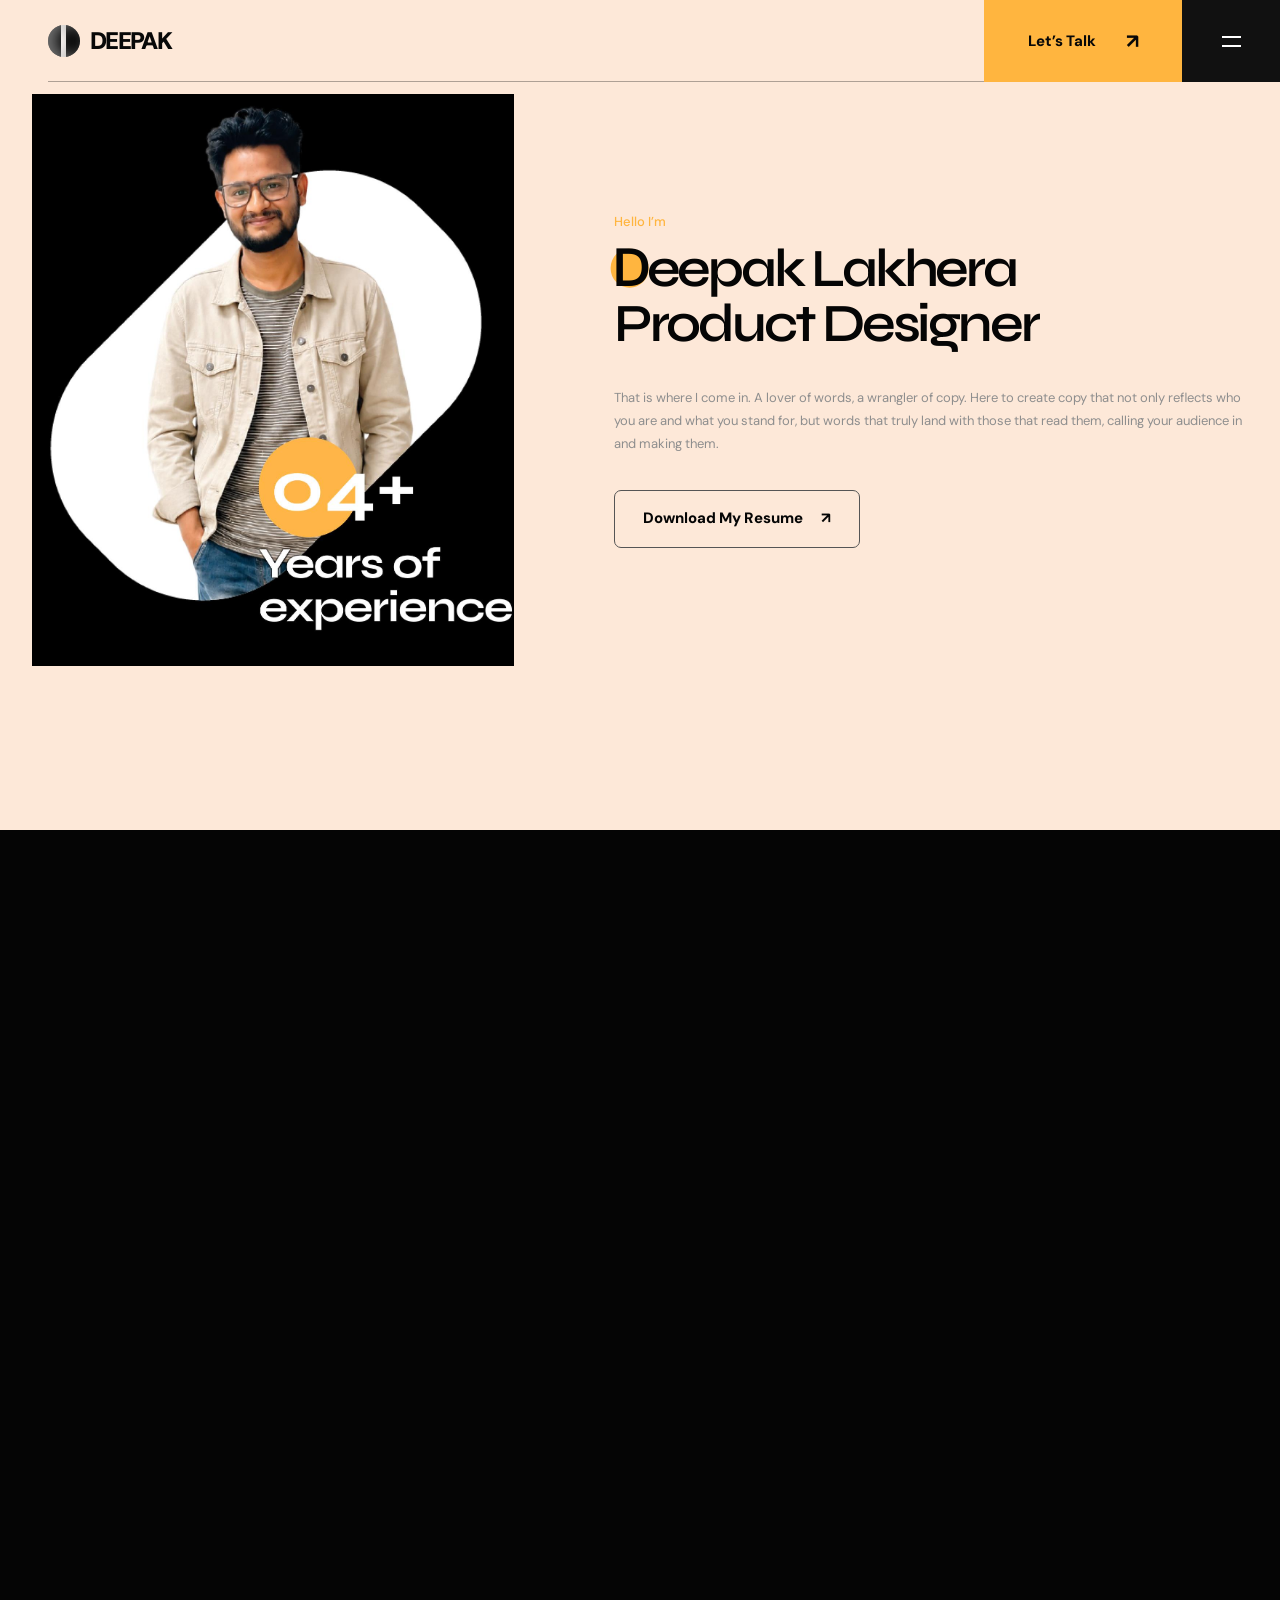
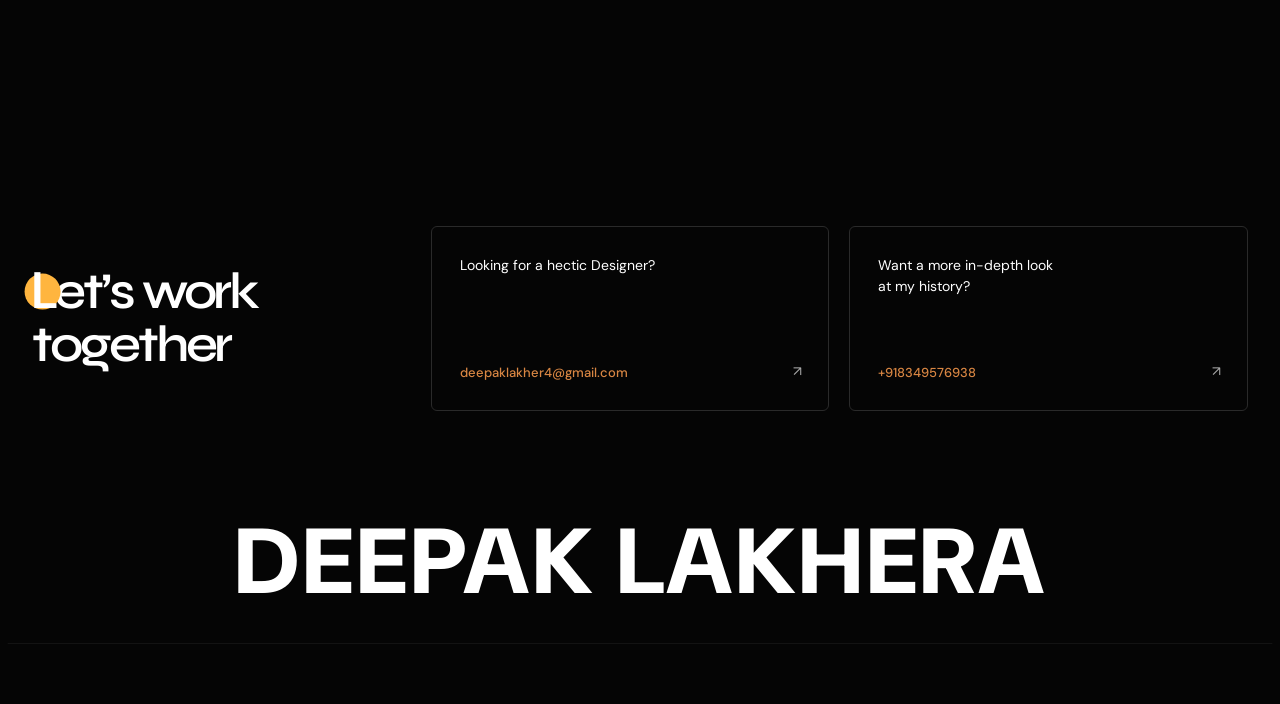
==== about.html @ e3625e63 "Update about.html" ====
<!doctype html>
<html lang="en">
<head>
  <meta charset="UTF-8">
  <meta name="viewport" content="width=device-width, initial-scale=1.0">
  <meta name="description" content="Deepak Lakhera — Product Designer portfolio">
  <title>My Projects</title>
  <link rel="preconnect" href="https://fonts.googleapis.com">
  <link rel="preconnect" href="https://fonts.gstatic.com" crossorigin>
  <link href="https://fonts.googleapis.com/css2?family=Syne:wght@500;600;700;800&display=swap" rel="stylesheet">
  <link href="https://fonts.googleapis.com/css2?family=Poppins:wght@400;500;600;700;800&display=swap" rel="stylesheet">
   <link href="https://assets.calendly.com/assets/external/widget.css" rel="stylesheet">
    <link href="https://cdn.jsdelivr.net/npm/bootstrap@5.3.3/dist/css/bootstrap.min.css" rel="stylesheet">

  <link rel="stylesheet" href="style.css">
</head>
<body>
  <header class="site-header" id="top">
    <a class="brand" href="#top" aria-label="Deepak home">
      <span class="brand-mark"></span>
      <span>DEEPAK</span>
    </a>
    <nav class="desktop-nav" aria-label="Primary navigation">
      <a href="#contact">Let’s Talk <span>↗</span></a>
      <button class="menu-button menu-toggle" type="button" aria-label="Open menu" aria-expanded="false" data-menu-open>
        <span></span><span></span>
      </button>
    </nav>
    <button class="mobile-menu-button menu-toggle" type="button" aria-label="Open menu" aria-expanded="false" data-menu-open>
      <span></span><span></span>
    </button>
    <nav class="mobile-nav" aria-label="Main navigation" aria-hidden="true" data-menu>
      <div class="drawer-head">
        <a class="brand drawer-brand" href="#top" aria-label="Deepak home">
          <span class="brand-mark"></span>
          <span>DEEPAK</span>
        </a>
        <button class="drawer-close" type="button" aria-label="Close menu" data-menu-close>×</button>
      </div>

      <div class="drawer-links">
        <a href="#top">Home <span>↗</span></a>
        <a href="#about">About <span>↗</span></a>
        <a href="#work">Project <span>↗</span></a>
        <a href="#contact">Contact <span>↗</span></a>
      </div>

      <div class="drawer-social">
        <a href="#" aria-label="Behance">Bē</a>
        <a href="#" aria-label="LinkedIn">in</a>
        <a href="#" aria-label="Dribbble">◌</a>
        <a href="#" aria-label="GitHub">GH</a>
      </div>
    </nav>
  </header>

  <main>

  <section class="about section-light" id="about">
      <div class="section-shell">
        <div class="about-row">
          <div class="about-visual reveal visible">
            <img src="assets/about-visual.jpg" alt="Deepak Lakhera, 4+ years of experience">
          </div>
          <div class="about-copy reveal visible">
            <p class="eyebrow">Hello I’m</p>
            <h2><span class="accent-dot">D</span>eepak Lakhera<br>Product Designer</h2>
            <p>That is where I come in. A lover of words, a wrangler of copy. Here to create copy that not only reflects who you are and what you stand for, but words that truly land with those that read them, calling your audience in and making them.</p>
         <a class="button button-outline-light" href="assets/Deepaklakhera.pdf" download>
    Download My Resume <span>↗</span>
</a>
          </div>
        </div>
      </div>
    </section>

    <section class="about section-dark" id="about">
      <div class="section-shell">
        <div class="about-row">
          <div class="meeting-card reveal">
            <!-- Calendly inline widget begin -->
              <div class="calendly-inline-widget" data-url="https://calendly.com/deepaklakher4/30min" style="width:100%;height:650px; margin-top:16px"></div>
              <script type="text/javascript" src="https://assets.calendly.com/assets/external/widget.js" async></script>
          <!-- Calendly inline widget end -->
            
        </div>
       </div>
      </div>
    </section>

    
 <section class="contact section-dark" id="contact">
      <div class="section-shell">
        <div class="contact-grid">
          <h2><span class="accent-dot">L</span>et’s work<br>together</h2>
          <a class="contact-card" href="mailto:deepaklakher4@gmail.com">
            <span>Looking for a hectic Designer?</span>
            <strong>deepaklakher4@gmail.com</strong>
            <i>↗</i>
          </a>
          <a class="contact-card" href="tel:+918349576938">
            <span>Want a more in-depth look<br>at my history?</span>
            <strong>+918349576938</strong>
            <i>↗</i>
          </a>
        </div>
        <a class="footer-name" href="#top">DEEPAK LAKHERA</a>
      </div>
    </section>
  </main>

  <script src="script.js"></script>

</body>
</html>
---- style.css ----
@import url('https://fonts.googleapis.com/css2?family=DM+Sans:ital,opsz,wght@0,9..40,100..1000;1,9..40,100..1000&family=Syne:wght@400..800&display=swap');
@import url('https://fonts.googleapis.com/css2?family=Syne:wght@400..800&display=swap');
:root {
  --black: #050505;
  --card: #151515;
  --peach: #fde8d8;
  --orange: #ffb53f;
  --muted: #a6a6a6;
  --line: #2a2a2a;
  --white: #fff;
  --shell: 1240px;
}
h1,h2{
    font-family: "Syne", sans-serif !important;
}
p,span,h3,h4,h5,h6,div{
 font-family: "DM Sans", sans-serif !important;
}
* {
  box-sizing: border-box;
}
html,
body {
  overflow-x: hidden;
}
html {
  scroll-behavior: smooth;
}

body {
  margin: 0;
  color: var(--white);
  background: var(--black);
  -webkit-font-smoothing: antialiased;
}

body.menu-open,
body.gallery-open {
  overflow: hidden;
}

a {
  color: inherit;
  text-decoration: none;
   font-family: "DM Sans", sans-serif;
}

img {
  display: block;
  max-width: 100%;
}

button {
  color: inherit;
  font: inherit;
   font-family: "DM Sans", sans-serif;
}

.section-light {
  color: var(--black);
  background: var(--peach);
}

.section-dark {
  color: var(--white);
  background: var(--black);
}

.recent-work-section {
  min-height: 100vh;
  padding: 112px 0 94px;
  color: var(--black);
  background: var(--peach);
}

.recent-work-shell {
  width: min(calc(100% - 72px), 1548px);
  margin-inline: auto;
}

.recent-work-heading {
  text-align: center;
}

.recent-work-heading p {
  margin: 0 0 24px;
  font-size: clamp(18px, 1.5vw, 28px);
  font-weight: 500;
}

.recent-work-heading h1 {
  position: relative;
  z-index: 0;
  margin: 0;
  font-size: clamp(52px, 5.8vw, 104px);
  line-height: .9;
  font-weight: 700;
  letter-spacing: -.07em;
}

.recent-work-heading h1 span {
  position: relative;
  display: inline-grid;
  width: .9em;
  height: .9em;
  margin-inline: -.05em;
  place-items: center;
}

.recent-work-heading h1 span::before {
  position: absolute;
  z-index: -1;
  width: .95em;
  height: .95em;
  content: "";
  border-radius: 50%;
  background: var(--orange);
}

.section-shell {
  width: min(calc(100% - 64px), var(--shell));
  margin-inline: auto;
}

.site-header {
  position: absolute;
  z-index: 50;
  top: 0;
  left: 50%;
  display: flex;
  width: min(calc(100% - 96px), 1810px);
  height: 82px;
  align-items: center;
  justify-content: space-between;
  color: #080808;
  border-bottom: 1px solid rgba(8, 8, 8, .32);
  font-family: "Syne", "Montserrat", Arial, sans-serif;
  transform: translateX(-50%);
}

.brand {
  display: inline-flex;
  align-items: center;
  gap: 10px;
  font-size: 24px;
  font-weight: 900;
  letter-spacing: -.07em;
}

.brand-mark {
  display: inline-block;
  width: 32px;
  height: 32px;
  flex: 0 0 auto;
  border-radius: 50%;
  background:
    linear-gradient(90deg, #080808 0 42%, rgba(255, 255, 255, .8) 42% 56%, #111 56% 100%);
  box-shadow: inset 8px 0 14px rgba(255, 255, 255, .42), inset -9px 0 16px rgba(0, 0, 0, .32);
}

.desktop-nav {
  position: absolute;
  right: -48px;
  top: 0;
  display: flex;
  align-items: center;
  height: 82px;
}

.desktop-nav > a {
  display: inline-flex;
  min-width: 198px;
  height: 82px;
  padding: 0 28px;
  align-items: center;
  justify-content: center;
  gap: 15px;
  background: var(--orange);
  font-size: 0;
  font-weight: 800;
}

.desktop-nav > a::before {
  content: "Let’s Talk";
  font-size: 15px;
}

.desktop-nav > a span {
  font-size: 0;
}

.desktop-nav > a span::before {
  content: "↗";
  font-size: 20px;
}

.menu-button,
.mobile-menu-button {
  display: grid;
  width: 98px;
  height: 82px;
  cursor: pointer;
  border: 0;
  background: #111;
  place-content: center;
  gap: 7px;
}
.mobile-nav:not(.open) {
  width: 0;
  padding-right: 0;
  padding-left: 0;
  overflow: hidden;
}
.menu-button span,
.mobile-menu-button span {
  display: block;
  width: 19px;
  height: 2px;
  background: #fff;
  transition: transform .25s ease, opacity .25s ease;
}

.mobile-menu-button {
  display: none;
}

.mobile-nav {
  position: fixed;
  z-index: 80;
  top: 0;
  right: 0;
  bottom: 0;
  display: flex;
  width: min(460px, 100%);
  max-width: 100%;
  transform: translate3d(100%, 0, 0);
  visibility: hidden;
  opacity: 0;
  color: #fff;
  background: #050505;
  flex-direction: column;
  transition: transform .36s ease, opacity .25s ease, visibility .25s ease;
}

.mobile-nav.open {
  visibility: visible;
  opacity: 1;
  transform: translate3d(0, 0, 0);
}

.drawer-head {
    display: flex;
    min-height: 82px;
    margin: 0 -40px 0px;
    padding-left: 40px;
    align-items: center;
    justify-content: space-between;
    border-bottom: 1px solid #242424;
    background-color: #000000;
}

.drawer-brand {
  color: #fff;
}

.drawer-close {
  display: grid;
  width: 100px;
  height: 82px;
  cursor: pointer;
  color: #fff;
  border: 0;
  background: var(--orange);
  place-items: center;
  font-size: 36px;
  line-height: 1;
}
.drawer-links {
    display: grid;
    gap: 0;
    background-color: #000000;
    padding: 0px 42px 0px 40px;
    position: relative;
    left: -40px;
    width: auto;
    min-width: 550px;
}

.drawer-links a {
  display: flex;
  padding: 18px 0;
  align-items: center;
  justify-content: space-between;
  border-bottom: 1px solid #252525;
  font-size: 22px;
  font-weight: 800;
  letter-spacing: -.04em;
}

.drawer-links span {
  font-size: 22px;
}

.drawer-social {
    display: flex;
    margin-top: auto;
    gap: 18px;
    background-color: #000000;
    padding: 20px 40px 20px 40px;
    position: relative;
    left: -40px;
     width: auto;
    min-width: 550px;
}

.drawer-social a {
  font-size: 20px;
  font-weight: 800;
}

.hero {
  position: relative;
  display: grid;
  min-height: 842px;
  overflow: hidden;
  padding-top: 82px;
  color: #080808;
  grid-template-columns: minmax(0, 1fr) minmax(540px, 1fr);
  align-items: center;
  font-family: "Syne", "Montserrat", Arial, sans-serif;
}

.hero::before {
  position: absolute;
  top: 0;
  right: 0;
  width: 54vw;
  height: 100%;
  content: "";
  /* background: var(--orange);
  clip-path: polygon(30% 0, 100% 0, 100% 100%, 0 100%, 0 48%); */
}

.hero-copy {
  position: relative;
  z-index: 2;
  width: min(650px, calc(100% - 64px));
  margin-left: max(48px, calc((100vw - 1810px) / 2 + 255px));
  padding-top: 42px;
}

.eyebrow {
  margin: 0 0 9px;
  color: var(--orange);
  font-size: 13px;
  font-weight: 500;
}

.eyebrow.dark {
  color: #111;
}

.hero-copy > .eyebrow.dark:not(.hero-eyebrow) {
  display: none;
}

.hero .eyebrow {
  color: #080808;
  font-size: 32px;
  font-weight: 800;
  letter-spacing: -.04em;
}

.hero-eyebrow {
  display: flex;
  margin-bottom: 13px;
  align-items: center;
  gap: 24px;
}

.eyebrow-line {
  display: inline-block;
  width: 65px;
  height: 2px;
  background: rgba(8, 8, 8, .52);
}
.hero h1 {
    margin: 0;
    font-size: clamp(76px, 7.45vw, 115px);
    font-weight: 700;
    letter-spacing: -0.01em;
    line-height: 1em;
    font-family: "Syne", sans-serif !important;
}

.accent-dot {
  position: relative;
  z-index: 1;
  display: inline-block;
}

.accent-dot::before {
  position: absolute;
  z-index: -1;
  top: 50%;
  left: 48%;
  width: .72em;
  height: .72em;
  content: "";
  border-radius: 50%;
  background: var(--orange);
  transform: translate(-50%, -50%);
}

.role {
  margin: 27px 0 30px;
  color: #3b342f;
  font-size: 26px;
  font-weight: 800;
  letter-spacing: -.04em;
}

.actions,
.center-actions {
  display: flex;
  align-items: center;
  gap: 14px;
}

.hero .actions .button:not(.hero-action) {
  display: none;
}

.button {
  display: inline-flex;
  min-height: 58px;
  padding: 0 28px;
  border-radius: 7px;
  align-items: center;
  justify-content: center;
  gap: 18px;
  font-size: 15px;
  font-weight: 800;
  transition: transform .2s ease, background .2s ease, color .2s ease;
}

.button:hover {
  transform: translateY(-2px);
}

.button-dark {
  color: #fff;
  background: #080808;
}

.button-outline-dark {
  border: 1px solid rgba(0, 0, 0, .45);
}

.button-outline-light {
  border: 1px solid #555;
}

.button-accent {
  color: #070707;
  border: 1px solid var(--orange);
  background: var(--orange);
}

.hero-stats {
  display: flex;
  margin-top: 90px;
  align-items: center;
  gap: 17px;
}

.hero-stats strong {
  margin-right: 0;
  font-size: 39px;
  font-weight: 900;
  letter-spacing: -.04em;
}

.hero-stats > span {
  color: #514842;
  font-size: 17px;
  font-weight: 500;
}

.hero-stats i {
  width: 1px;
  height: 16px;
  margin-inline: 18px 8px;
  background: rgba(8, 8, 8, .36);
}

.hero-stats a {
  color: #121212;
  font-size: 20px;
  font-weight: 900;
}

.hero-stats a:first-of-type {
  font-size: 0;
}

.hero-stats a:first-of-type::before {
  content: "Bē";
  font-size: 20px;
}

.hero-art {
  position: absolute;
  z-index: 1;
  top: 0px;
  right: 0;
  width: min(55vw, 940px);
  height: calc(100% - 82px);
  overflow: hidden;
  pointer-events: none;
}

.hero-art img {
  width: 100%;
  height: 100%;
  object-fit: contain;
  object-position: right bottom;
}


.services {
  padding: 125px 0 90px;
}

.services h2,
.about h2,
.recent h2,
.work h2,
.contact h2 {
  margin: 0;
  font-size: clamp(40px, 4.2vw, 67px);
  font-weight: 600;
  letter-spacing: -.06em;
  line-height: 1.03;
}

.services-layout {
  display: grid;
  margin-top: 45px;
  grid-template-columns: 1.58fr .95fr;
  gap: 14px;
}

.service-grid {
  display: grid;
  grid-template-columns: repeat(3, 1fr);
  gap: 14px;
}

.service-card {
  position: relative;
  min-height: 178px;
  padding: 24px;
  border: 1px solid #292929;
  border-radius: 5px;
  background: var(--card);
}

.service-icon {
  display: grid;
  width: 32px;
  height: 32px;
  color: #111;
  border-radius: 50%;
  background: #fff;
  place-items: center;
  font-size: 16px;
}

.service-card h3 {
  margin: 35px 0 0;
  font-size: 15px;
  font-weight: 500;
  line-height: 1.3;
}

.corner-arrow {
  position: absolute;
  right: 20px;
  bottom: 19px;
  color: #888;
}

.hello-card {
  display: flex;
  min-height: 370px;
  padding: 38px 35px 31px;
  color: #0d0d0d;
  border-radius: 5px;
  background: #fff;
  flex-direction: column;
  justify-content: space-between;
}

.hello-card .big-arrow {
  align-self: flex-end;
  color: var(--orange);
  font-size: 78px;
  font-weight: 200;
  line-height: 1;
}

.hello-card small {
  display: block;
  margin-bottom: 9px;
  color: var(--orange);
  font-size: 10px;
}

.hello-card strong {
  font-size: 15px;
  font-weight: 600;
}

.about {
  padding: 75px 0 145px;
}

.about-row {
  display: grid;
  min-height: 610px;
  grid-template-columns: .95fr 1.25fr;
  align-items: center;
  gap: 100px;
}

.about-visual img {
  width: 100%;
}

.about-copy p:not(.eyebrow) {
  max-width: 670px;
  margin: 34px 0 34px;
  color: #8e8e8e;
  font-size: 13px;
  line-height: 1.8;
}

.resume-row {
  display: grid;
  margin-top: 115px;
  grid-template-columns: .95fr 1.25fr;
  align-items: center;
  gap: 100px;
}

.meeting-card img {
  width: 100%;
  margin-top: 24px;
  border-radius: 4px;
}

.bio h3 {
  margin: 0 0 40px;
  font-size: 31px;
  font-weight: 500;
}

.bio > p {
  max-width: 650px;
  margin-bottom: 40px;
  color: #7e7e7e;
  font-size: 13px;
  line-height: 1.7;
}

.bio dl {
  margin: 0;
}

.bio dl > div {
  display: grid;
  padding: 7px 0;
  grid-template-columns: 150px 1fr;
}

.bio dt {
  color: #9b9b9b;
  font-size: 13px;
}

.bio dd {
  margin: 0;
  font-size: 18px;
  font-weight: 600;
}

.recent {
  padding: 120px 0 100px;
}

.center-heading {
  text-align: center;
}

.center-heading .eyebrow {
  margin-bottom: 12px;
}

.recent-slider {
  --slider-gap: 38px;
  position: relative;
  display: grid;
  margin-top: 65px;
  grid-template-columns: 52px minmax(0, 1fr) 52px;
  align-items: center;
  gap: 18px;
}

.recent-work-section .recent-slider {
  --slider-gap: 52px;
  margin-top: 112px;
  grid-template-columns: 56px minmax(0, 1fr) 56px;
  gap: 22px;
}

.recent-viewport {
  overflow: hidden;
  padding: 2px;
}

.recent-track {
  display: flex;
  gap: var(--slider-gap);
  transition: transform .45s cubic-bezier(.22, 1, .36, 1);
  will-change: transform;
}

.recent-slide {
  flex: 0 0 calc((100% - var(--slider-gap)) / 2);
}

.recent-card {
  position: relative;
  display: block;
  width: 100%;
  overflow: hidden;
  padding: 0;
  cursor: pointer;
  color: #fff;
  border: 0;
  border-radius: 18px;
  background: #070707;
  box-shadow: 0 22px 55px rgba(28, 18, 10, .08);
}

.recent-work-section .recent-card {
  border-radius: 28px;
  box-shadow: 0 24px 70px rgba(28, 18, 10, .08);
}

.recent-card img {
  width: 100%;
  aspect-ratio: 1.56;
  object-fit: cover;
  transition: transform .45s ease, filter .45s ease;
}

.recent-work-section .recent-card img {
  aspect-ratio: 1.67;
}

.recent-card::after {
  position: absolute;
  inset: 0;
  content: "";
  opacity: 0;
  background: linear-gradient(180deg, rgba(0, 0, 0, 0) 45%, rgba(0, 0, 0, .76));
  transition: opacity .35s ease;
}

.recent-card-caption {
  position: absolute;
  z-index: 1;
  left: 26px;
  right: 26px;
  bottom: 24px;
  display: flex;
  opacity: 0;
  transform: translateY(12px);
  align-items: end;
  justify-content: space-between;
  gap: 18px;
  transition: opacity .35s ease, transform .35s ease;
}

.recent-card-caption span {
  font-size: 22px;
  font-weight: 800;
}

.recent-work-section .recent-card-caption span {
  font-size: clamp(18px, 1.45vw, 28px);
}

.recent-card-caption small {
  color: var(--orange);
  font-size: 12px;
  font-weight: 700;
  letter-spacing: .02em;
  text-transform: uppercase;
  white-space: nowrap;
}

.recent-card:hover img,
.recent-card:focus-visible img,
.work-gallery-item:hover img,
.work-gallery-item:focus-visible img,
.work-grid a:hover img {
  transform: scale(1.035);
  filter: brightness(.82);
}

.recent-card:hover::after,
.recent-card:focus-visible::after,
.recent-card:hover .recent-card-caption,
.recent-card:focus-visible .recent-card-caption {
  opacity: 1;
  transform: translateY(0);
}

.slider-arrow {
  display: grid;
  width: 52px;
  height: 52px;
  cursor: pointer;
  color: #0a0a0a;
  border: 1px solid rgba(5, 5, 5, .14);
  border-radius: 50%;
  background: rgba(255, 255, 255, .58);
  box-shadow: 0 14px 34px rgba(28, 18, 10, .08);
  place-items: center;
  font-size: 32px;
  line-height: 1;
  transition: background .25s ease, color .25s ease, transform .25s ease;
}

.recent-work-section .slider-arrow {
  width: 56px;
  height: 56px;
  font-size: 36px;
}

.slider-arrow:hover,
.slider-arrow:focus-visible {
  color: #fff;
  background: #090909;
  transform: translateY(-2px);
}

.slider-dots {
  display: flex;
  margin-top: 28px;
  justify-content: center;
  gap: 10px;
}

.recent-work-section .slider-dots {
  margin-top: 34px;
}

.slider-dots button {
  width: 9px;
  height: 9px;
  padding: 0;
  cursor: pointer;
  border: 0;
  border-radius: 999px;
  background: rgba(5, 5, 5, .24);
  transition: width .25s ease, background .25s ease;
}

.slider-dots button.active {
  width: 28px;
  background: var(--orange);
}

.wide-link,
.view-all-button {
  display: flex;
  width: fit-content;
  min-height: 58px;
  margin: 55px auto 0;
  padding: 0 30px;
  cursor: pointer;
  color: #fff;
  border: 0;
  border-radius: 6px;
  background: #0b0b0b;
  align-items: center;
  justify-content: center;
  gap: 20px;
  font-size: 14px;
  font-weight: 700;
  line-height: 1.15;
  text-align: left;
  transition: transform .25s ease, background .25s ease;
}

.wide-link:hover,
.wide-link:focus-visible,
.view-all-button:hover,
.view-all-button:focus-visible {
  background: #1b1b1b;
  transform: translateY(-2px);
}

.wide-link span:last-child {
  font-size: 0;
}

.wide-link span:last-child::before {
  content: "↗";
  font-size: 18px;
}

.view-all-button span:last-child {
  font-size: 18px;
}

.recent-work-section .view-all-button {
  min-height: 64px;
  margin-top: 62px;
  font-size: 15px;
}

.project-lightbox {
  position: fixed;
  z-index: 200;
  inset: 0;
  display: grid;
  visibility: hidden;
  padding: 34px;
  opacity: 0;
  place-items: center;
  transition: opacity .25s ease, visibility .25s ease;
}

.project-lightbox.open {
  visibility: visible;
  opacity: 1;
}

.project-lightbox-backdrop {
  position: absolute;
  inset: 0;
  cursor: zoom-out;
  border: 0;
  background: rgba(0, 0, 0, .82);
  backdrop-filter: blur(10px);
}

.project-lightbox-dialog {
  position: relative;
  z-index: 1;
  width: min(1120px, 100%);
  color: #fff;
}

.gallery-frame {
  overflow: hidden;
  margin: 0;
  border: 1px solid rgba(255, 255, 255, .16);
  border-radius: 22px;
  background: #080808;
  box-shadow: 0 28px 90px rgba(0, 0, 0, .42);
}

.gallery-frame img {
  width: 100%;
  max-height: min(74vh, 780px);
  object-fit: contain;
  background: #090909;
}

.gallery-frame figcaption {
  display: flex;
  min-height: 68px;
  padding: 18px 24px;
  align-items: center;
  justify-content: space-between;
  gap: 18px;
  border-top: 1px solid rgba(255, 255, 255, .12);
}

.gallery-frame strong {
  font-size: 20px;
}

.gallery-frame span {
  color: #bdbdbd;
  font-size: 13px;
  font-weight: 700;
}

.gallery-close,
.gallery-nav {
  position: absolute;
  z-index: 2;
  display: grid;
  cursor: pointer;
  color: #fff;
  border: 1px solid rgba(255, 255, 255, .16);
  border-radius: 50%;
  background: rgba(7, 7, 7, .72);
  place-items: center;
  transition: transform .25s ease, background .25s ease;
}

.gallery-close {
  top: -18px;
  right: -18px;
  width: 46px;
  height: 46px;
  font-size: 28px;
}

.gallery-nav {
  top: 50%;
  width: 54px;
  height: 54px;
  font-size: 36px;
  transform: translateY(-50%);
}

.gallery-prev {
  left: -27px;
}

.gallery-next {
  right: -27px;
}

.gallery-close:hover,
.gallery-nav:hover,
.gallery-close:focus-visible,
.gallery-nav:focus-visible {
  background: var(--orange);
  transform: translateY(-50%) scale(1.04);
}

.gallery-close:hover,
.gallery-close:focus-visible {
  transform: scale(1.04);
}

.work {
  padding: 125px 0 110px;
}

.heading-copy {
  margin: 25px 0 0;
  color: #d0d0d0;
  font-size: 11px;
  line-height: 1.5;
}

.work-grid {
  display: grid;
  margin-top: 90px;
  grid-template-columns: repeat(4, 1fr);
  gap: 8px;
}

.work-gallery-item,
.work-grid a {
  position: relative;
  display: block;
  width: 100%;
  overflow: hidden;
  padding: 0;
  cursor: pointer;
  color: #fff;
  border: 1px solid #8b8b8b;
  border-radius: 11px;
  background: #101010;
}

.work-gallery-item:not(.work-wide),
.work-grid a:not(.work-wide) {
  aspect-ratio: 1.26;
}

.work-gallery-item.work-wide,
.work-grid a.work-wide {
  aspect-ratio: 1.53;
  grid-column: span 2;
}

.work-grid img {
  width: 100%;
  height: 100%;
  object-fit: cover;
  transition: transform .4s ease;
}

.work-gallery-item::after {
  position: absolute;
  inset: 0;
  content: "";
  opacity: 0;
  background: linear-gradient(180deg, rgba(0, 0, 0, 0) 42%, rgba(0, 0, 0, .82));
  transition: opacity .3s ease;
}

.work-gallery-item > span {
  position: absolute;
  z-index: 1;
  left: 18px;
  right: 18px;
  bottom: 16px;
  display: flex;
  opacity: 0;
  transform: translateY(10px);
  align-items: end;
  justify-content: space-between;
  gap: 14px;
  text-align: left;
  transition: opacity .3s ease, transform .3s ease;
}

.work-gallery-item strong {
  font-size: 15px;
  font-weight: 800;
}

.work-gallery-item small {
  color: var(--orange);
  font-size: 10px;
  font-weight: 800;
  letter-spacing: .04em;
  text-transform: uppercase;
  white-space: nowrap;
}

.work-gallery-item:hover::after,
.work-gallery-item:focus-visible::after,
.work-gallery-item:hover > span,
.work-gallery-item:focus-visible > span {
  opacity: 1;
  transform: translateY(0);
}

.center-actions {
  margin-top: 76px;
  justify-content: center;
}

.contact {
  padding: 110px 0 45px;
}

.contact-grid {
  display: grid;
  grid-template-columns: .95fr 1fr 1fr;
  align-items: stretch;
  gap: 20px;
}

.contact-grid h2 {
  align-self: center;
  font-size: clamp(42px, 4vw, 65px);
}

.contact-card {
  position: relative;
  display: flex;
  min-height: 185px;
  padding: 28px;
  border: 1px solid var(--line);
  border-radius: 6px;
  flex-direction: column;
  justify-content: space-between;
  font-size: 14px;
}

.contact-card strong {
  color: #d88643;
  font-size: 13px;
  font-weight: 500;
}

.contact-card i {
  position: absolute;
  right: 26px;
  bottom: 28px;
  color: #aaa;
  font-style: normal;
}

.footer-name {
  display: block;
  margin: 105px 0 15px;
  padding-bottom: 35px;
  border-bottom: 1px solid #131313;
  font-size: clamp(48px, 7.2vw, 108px);
  font-weight: 900;
  letter-spacing: .02em;
  line-height: 1;
  text-align: center;
  transform: scaleX(1.04);
}

.reveal {
  opacity: 0;
  transform: translateY(25px);
  transition: opacity .7s ease, transform .7s ease;
}

.reveal.visible {
  opacity: 1;
  transform: translateY(0);
}

@media (max-width: 1024px) {
  .recent-work-section {
    padding: 92px 0 80px;
  }

  .section-shell {
    width: min(calc(100% - 48px), var(--shell));
  }

  .hero {
    min-height: 760px;
    grid-template-columns: 1fr 1fr;
  }

  .hero-copy {
    width: min(560px, calc(100% - 42px));
    margin-left: 42px;
  }

  .hero h1 {
    font-size: clamp(72px, 9vw, 105px);
  }

  .hero-art {
    width: 58%;
  }

  .hero-art img {
    object-position: right bottom;
  }

  .contact-badge {
    width: 112px;
    height: 112px;
    right: 58px;
    bottom: 58px;
  }

  .services-layout {
    grid-template-columns: 1fr;
  }

  .hello-card {
    min-height: 220px;
  }

  .about-row,
  .resume-row {
    gap: 55px;
  }

  .recent-slider {
    --slider-gap: 26px;
    grid-template-columns: 46px minmax(0, 1fr) 46px;
    gap: 12px;
  }

  .recent-work-section .recent-slider {
    --slider-gap: 28px;
    margin-top: 76px;
    grid-template-columns: 48px minmax(0, 1fr) 48px;
  }

  .slider-arrow {
    width: 46px;
    height: 46px;
  }

  .recent-work-section .slider-arrow {
    width: 48px;
    height: 48px;
  }
}

@media (max-width: 768px) {
  .recent-work-shell {
    width: min(calc(100% - 36px), 1548px);
  }

  .recent-work-heading p {
    margin-bottom: 14px;
  }

  .recent-work-heading h1 {
    font-size: clamp(42px, 12vw, 64px);
  }

  .section-shell {
    width: min(calc(100% - 36px), var(--shell));
  }

  .site-header {
    position: absolute;
    width: calc(100% - 36px);
    height: 72px;
  }

  .desktop-nav {
    display: none;
  }

  .mobile-menu-button {
    display: grid;
    width: 64px;
    height: 72px;
    border-radius: 0;
  }

  .mobile-menu-button.active span:first-child {
    transform: translateY(3.5px) rotate(45deg);
  }

  .mobile-menu-button.active span:last-child {
    transform: translateY(-3.5px) rotate(-45deg);
  }

.mobile-nav {
    position: fixed;
    z-index: 80;
    top: 0;
    right: auto;
    bottom: 0;
    left: 100%;
    display: flex;
    visibility: hidden;
    width: min(460px, 100%);
    max-width: 100%;
    padding: 0 28px 32px;
    opacity: 0;
    color: #fff;
    background: #050505;
    flex-direction: column;
    gap: 0;
    overflow: hidden;
    transform: none;
    transition: left .36s ease, opacity .25s ease, visibility .25s ease;
  }

.mobile-nav.open {
    left: max(0px, calc(100% - 460px));
    visibility: visible;
    opacity: 1;
  }
    .mobile-nav:not(.open) {
    width: 0;
    padding-left: 0;
    padding-right: 0;
  }

  .mobile-nav a {
    color: #fff;
  }

.drawer-head {
    min-height: 72px;
    margin: 0 -30px 0px;
    padding-left: 28px;
}
  .drawer-close {
    width: 82px;
    height: 72px;
  }
.drawer-links {

    padding: 0px 15px 0px 27px;
    position: relative;
    left: -30px;
    width: auto;
    min-width: 288px;
}

  .mobile-nav .drawer-brand {
    padding: 0;
    border: 0;
    font-size: 24px;
  }

  .mobile-nav .drawer-links a {
    padding: 16px 0;
    border-bottom: 1px solid #252525;
    font-size: 21px;
    font-weight: 800;
  }

  .mobile-nav .drawer-social a {
    padding: 0;
    border: 0;
    font-size: 18px;
    font-weight: 800;
  }

.hero {
    display: flex;
    min-height: auto;
    padding: 0px 18px 40px;
    flex-direction: column;
}
  .hero::before {
    top: auto;
    bottom: 0;
    width: 100%;
    height: 47%;
    clip-path: polygon(0 20%, 100% 0, 100% 100%, 0 100%);
  }

 .hero-copy {
    width: 100%;
    margin: 0;
    padding: 0;
    order: 1;
}

  .hero .eyebrow {
    font-size: 22px;
  }

  .hero-eyebrow {
    gap: 14px;
  }

  .eyebrow-line {
    width: 45px;
  }

  .hero h1 {
    font-size: clamp(60px, 16vw, 92px);
    line-height: .82;
  }

  .role {
    margin-top: 20px;
    font-size: 18px;
  }

  .hero-stats {
    margin-top: 48px;
  }

  .hero-stats strong {
    font-size: 30px;
  }

  .hero-art {
    position: relative;
    right: auto;
    top: auto;
    width: calc(100% + 36px);
    height: 510px;
    margin: 42px -18px 0;
  }

  .hero-art img {
    object-position: 55% center;
  }

  .services,
  .recent,
  .work,
  .contact {
    padding-top: 85px;
  }

  .services h2,
  .about h2,
  .recent h2,
  .work h2,
  .contact h2 {
    font-size: clamp(36px, 10vw, 54px);
  }

  .service-grid {
    grid-template-columns: repeat(2, 1fr);
  }

  .service-card {
    min-height: 155px;
    padding: 18px;
  }

  .service-card h3 {
    margin-top: 25px;
    font-size: 13px;
  }

  .hello-card {
    min-height: 250px;
  }

  .about {
    padding: 55px 0 95px;
  }

  .about-row,
  .resume-row {
    grid-template-columns: 1fr;
    gap: 45px;
  }

  .about-copy {
    order: -1;
  }

  .about-visual {
    width: min(100%, 520px);
    margin-inline: auto;
  }

  .resume-row {
    margin-top: 105px;
  }

  .meeting-card {
    width: min(100%, 520px);
  }

  .bio dl > div {
    grid-template-columns: 120px 1fr;
  }

  .bio dd {
    font-size: 15px;
  }

  .recent-slider {
    --slider-gap: 20px;
    margin-top: 45px;
    grid-template-columns: 1fr;
  }

  .recent-work-section .recent-slider {
    margin-top: 48px;
  }

  .recent-slide {
    flex-basis: 100%;
  }

  .recent-card-caption {
    left: 18px;
    right: 18px;
    bottom: 18px;
    opacity: 1;
    transform: none;
  }

  .recent-card::after {
    opacity: 1;
  }

  .slider-arrow {
    position: absolute;
    z-index: 2;
    top: 50%;
    width: 42px;
    height: 42px;
    color: #fff;
    background: rgba(5, 5, 5, .68);
    transform: translateY(-50%);
  }

  .slider-arrow-prev {
    left: 12px;
  }

  .slider-arrow-next {
    right: 12px;
  }

  .slider-arrow:hover,
  .slider-arrow:focus-visible {
    transform: translateY(-50%) scale(1.04);
  }

  .project-lightbox {
    padding: 18px;
  }

  .gallery-nav {
    top: auto;
    bottom: -72px;
    transform: none;
  }

  .gallery-prev {
    left: calc(50% - 64px);
  }

  .gallery-next {
    right: calc(50% - 64px);
  }

  .gallery-nav:hover,
  .gallery-nav:focus-visible {
    transform: scale(1.04);
  }

  .recent-work-section .view-all-button {
    min-height: 56px;
    margin-top: 44px;
    padding-inline: 24px;
    font-size: 13px;
  }

  .work-grid {
    margin-top: 60px;
    grid-template-columns: repeat(2, 1fr);
  }

  .work-gallery-item.work-wide,
  .work-grid a.work-wide {
    grid-column: span 2;
  }

  .work-gallery-item::after,
  .work-gallery-item > span {
    opacity: 1;
    transform: translateY(0);
  }

  .work-gallery-item strong {
    font-size: 13px;
  }

  .work-gallery-item small {
    font-size: 9px;
  }

  .contact-grid {
    grid-template-columns: 1fr 1fr;
  }

  .contact-grid h2 {
    grid-column: 1 / -1;
    margin-bottom: 25px;
  }

  .footer-name {
    margin-top: 80px;
    font-size: clamp(37px, 8vw, 66px);
  }
}

@media (max-width: 480px) {
  .recent-work-section {
    padding-top: 70px;
  }

  .recent-work-shell {
    width: min(calc(100% - 28px), 1548px);
  }

  .hero-art {
    height: 390px;
  }

  .actions {
    gap: 8px;
  }

  .button {
    padding-inline: 14px;
    gap: 12px;
  }

  .hero-stats {
    flex-wrap: wrap;
  }

  .hero-stats > span {
    margin-right: 40px;
  }

  .service-grid {
    gap: 8px;
  }

  .services-layout {
    gap: 8px;
  }

  .hello-card {
    min-height: 210px;
    padding: 25px;
  }

  .hello-card .big-arrow {
    font-size: 55px;
  }

  .hello-card strong {
    font-size: 12px;
  }

  .bio h3 {
    font-size: 26px;
  }

  .bio dl > div {
    grid-template-columns: 104px 1fr;
  }

  .bio dt,
  .bio dd {
    font-size: 12px;
  }

  .heading-copy br {
    display: none;
  }

  .work-grid {
    grid-template-columns: 1fr;
    gap: 6px;
  }

  .work-gallery-item.work-wide,
  .work-grid a.work-wide {
    grid-column: auto;
  }

  .work-gallery-item,
  .work-grid a {
    border-radius: 7px;
  }

  .work-gallery-item > span {
    left: 12px;
    right: 12px;
    bottom: 12px;
    align-items: flex-start;
    flex-direction: column;
    gap: 4px;
  }

  .center-actions {
    gap: 8px;
  }

  .contact-grid {
    grid-template-columns: 1fr;
  }

  .contact-grid h2 {
    grid-column: auto;
  }

  .contact-card {
    min-height: 160px;
  }

  .wide-link {
    min-height: 54px;
    padding-inline: 22px;
    font-size: 12px;
  }

  .recent-card {
    border-radius: 12px;
  }

  .recent-card-caption span {
    font-size: 16px;
  }

  .recent-card-caption small {
    font-size: 10px;
  }

  .gallery-frame {
    border-radius: 14px;
  }

  .gallery-frame figcaption {
    padding: 14px 16px;
    align-items: flex-start;
    flex-direction: column;
  }

  .gallery-frame strong {
    font-size: 16px;
  }
}

/* Standalone Perez-style hero/header section */
.hero-header {
  position: absolute;
  z-index: 50;
  top: 0;
  left: 50%;
  display: flex;
  width: min(calc(100% - 96px), 1810px);
  height: 82px;
  align-items: center;
  justify-content: space-between;
  color: #080808;
  border-bottom: 1px solid rgba(8, 8, 8, .34);
  transform: translateX(-50%);
}

.hero-logo {
  display: inline-flex;
  align-items: center;
  gap: 10px;
  font-family: "Syne", "Montserrat", Arial, sans-serif;
  font-size: 25px;
  font-weight: 800;
  letter-spacing: -.08em;
}

.hero-logo-mark {
  display: inline-block;
  width: 32px;
  height: 32px;
  flex: 0 0 auto;
  border-radius: 50%;
  background:
    linear-gradient(90deg, #080808 0 43%, rgba(255, 255, 255, .86) 43% 56%, #111 56% 100%);
  box-shadow: inset 8px 0 14px rgba(255, 255, 255, .45), inset -9px 0 16px rgba(0, 0, 0, .32);
}

.hero-header-actions {
  position: absolute;
  top: 0;
  right: -48px;
  display: flex;
  height: 82px;
  align-items: center;
}

.hero-talk-link {
  display: inline-flex;
  width: 198px;
  height: 82px;
  align-items: center;
  justify-content: center;
  gap: 15px;
  color: #080808;
  background: var(--orange);
  font-family: "Syne", "Montserrat", Arial, sans-serif;
  font-size: 15px;
  font-weight: 800;
}

.hero-talk-link span {
  font-size: 20px;
}

.hero-menu-button {
  display: grid;
  width: 98px;
  height: 82px;
  padding: 0;
  cursor: pointer;
  border: 0;
  background: #111;
  place-content: center;
  gap: 7px;
}

.hero-menu-button span {
  display: block;
  width: 19px;
  height: 2px;
  background: #fff;
}

.hero-menu {
  position: fixed;
  z-index: 100;
  top: 0;
  right: 0;
  bottom: 0;
  display: flex;
  width: min(460px, 100vw);
  visibility: hidden;
  padding: 0 40px 40px;
  opacity: 0;
  color: #fff;
  background: #050505;
  flex-direction: column;
  transform: translateX(100%);
  transition: transform .36s ease, opacity .25s ease, visibility .25s ease;
}

.hero-menu.open {
  visibility: visible;
  opacity: 1;
  transform: translateX(0);
}

.hero-menu-head {
  display: flex;
  min-height: 82px;
  margin: 0 -40px 88px;
  padding-left: 40px;
  align-items: center;
  justify-content: space-between;
  border-bottom: 1px solid #242424;
}

.hero-menu-logo {
  color: #fff;
}

.hero-menu-close {
  display: grid;
  width: 100px;
  height: 82px;
  padding: 0;
  cursor: pointer;
  color: #fff;
  border: 0;
  background: var(--orange);
  place-items: center;
  font-size: 36px;
  line-height: 1;
}

.hero-menu-links {
  display: grid;
}

.hero-menu-links a {
  display: flex;
  padding: 18px 0;
  align-items: center;
  justify-content: space-between;
  border-bottom: 1px solid #252525;
  font-family: "Syne", "Montserrat", Arial, sans-serif;
  font-size: 22px;
  font-weight: 800;
  letter-spacing: -.04em;
}

.hero-menu-links span {
  font-size: 22px;
}

.hero-menu-social {
  display: flex;
  margin-top: auto;
  gap: 18px;
}

.hero-menu-social a {
  font-size: 20px;
  font-weight: 800;
}

.hero-perez {
  position: relative;
  display: grid;
  min-height: 842px;
  overflow: hidden;
  padding-top: 82px;
  color: #080808;
  background: var(--peach);
  grid-template-columns: minmax(0, 1fr) minmax(540px, 1fr);
  align-items: center;
  font-family: "Syne", "Montserrat", Arial, sans-serif;
}

.hero-perez::before {
  position: absolute;
  top: 0;
  right: 0;
  width: 54vw;
  height: 100%;
  content: "";
  background: var(--orange);
  clip-path: polygon(30% 0, 100% 0, 100% 100%, 0 100%, 0 48%);
}

.hero-perez .hero-copy {
  position: relative;
  z-index: 2;
  width: min(650px, calc(100% - 64px));
  margin-left: max(48px, calc((100vw - 1810px) / 2 + 255px));
  padding-top: 42px;
}

.hero-kicker {
  display: flex;
  margin: 0 0 13px;
  align-items: center;
  gap: 24px;
  color: #080808;
  font-size: 32px;
  font-weight: 800;
  letter-spacing: -.04em;
}

.hero-kicker span {
  display: inline-block;
  width: 65px;
  height: 2px;
  background: rgba(8, 8, 8, .52);
}

.hero-perez .hero-copy h1 {
  margin: 0;
  font-size: clamp(76px, 7.45vw, 140px);
  font-weight: 800;
  letter-spacing: -.08em;
  line-height: .78;
}

.hero-perez .hero-copy h1 span {
  position: relative;
  z-index: 1;
  display: inline-block;
}

.hero-perez .hero-copy h1 span::before {
  position: absolute;
  z-index: -1;
  top: 50%;
  left: 48%;
  width: .72em;
  height: .72em;
  content: "";
  border-radius: 50%;
  background: var(--orange);
  transform: translate(-50%, -50%);
}

.hero-role {
  margin: 27px 0 30px;
  color: #3b342f;
  font-size: 26px;
  font-weight: 800;
  letter-spacing: -.04em;
}

.hero-buttons {
  display: flex;
  align-items: center;
  gap: 10px;
}

.hero-btn {
  display: inline-flex;
  min-height: 58px;
  padding: 0 28px;
  border-radius: 7px;
  align-items: center;
  justify-content: center;
  gap: 18px;
  font-size: 15px;
  font-weight: 800;
  transition: transform .2s ease, background .2s ease, color .2s ease;
}

.hero-btn:hover,
.hero-btn:focus-visible {
  transform: translateY(-2px);
}

.hero-btn-dark {
  color: #fff;
  background: var(--black);
}

.hero-btn-outline {
  border: 1px solid rgba(0, 0, 0, .45);
}

.hero-perez .hero-stats {
  display: flex;
  margin-top: 90px;
  align-items: center;
  gap: 17px;
}

.hero-perez .hero-stats strong {
  font-size: 39px;
  font-weight: 800;
  letter-spacing: -.04em;
}

.hero-perez .hero-stats > span {
  color: #4c4038;
  font-size: 17px;
  font-weight: 500;
}

.hero-perez .hero-stats i {
  width: 1px;
  height: 16px;
  margin-inline: 18px 8px;
  background: rgba(8, 8, 8, .36);
}

.hero-perez .hero-stats a {
  color: #121212;
  font-size: 20px;
  font-weight: 800;
}

.hero-visual {
  position: absolute;
  z-index: 1;
  top: 82px;
  right: 0;
  width: min(55vw, 940px);
  height: calc(100% - 82px);
  overflow: hidden;
  pointer-events: none;
}

.hero-visual img {
  width: 100%;
  height: 100%;
  object-fit: contain;
  object-position: right bottom;
}

.hero-contact-badge {
  position: absolute;
  right: clamp(74px, 8.5vw, 170px);
  bottom: clamp(54px, 8vw, 100px);
  display: grid;
  width: 138px;
  height: 138px;
  pointer-events: auto;
  color: #fff;
  border: 3px solid var(--orange);
  border-radius: 50%;
  background: #050505;
  place-items: center;
  box-shadow: 0 18px 45px rgba(0, 0, 0, .18);
}

.hero-contact-badge span {
  position: absolute;
  inset: 13px;
  display: grid;
  place-items: center;
  border-radius: 50%;
  animation: hero-badge-spin 12s linear infinite;
  font-size: 11px;
  font-weight: 800;
  letter-spacing: .28em;
  text-align: center;
}

.hero-contact-badge i {
  display: grid;
  width: 62px;
  height: 62px;
  color: #080808;
  border-radius: 50%;
  background: var(--orange);
  place-items: center;
  font-size: 34px;
  font-style: normal;
  line-height: 1;
}

@keyframes hero-badge-spin {
  to {
    transform: rotate(360deg);
  }
}

@media (max-width: 1280px) {
  .hero-perez .hero-copy {
    margin-left: 54px;
  }

  .hero-perez .hero-copy h1 {
    font-size: clamp(76px, 8.5vw, 116px);
  }

  .hero-role {
    font-size: 23px;
  }
}

@media (max-width: 1024px) {
  .hero-header {
    width: calc(100% - 48px);
  }

  .hero-header-actions {
    right: -24px;
  }

  .hero-talk-link {
    width: 168px;
  }

  .hero-perez {
    min-height: 760px;
    grid-template-columns: 1fr 1fr;
  }

  .hero-perez .hero-copy {
    width: min(560px, calc(100% - 42px));
    margin-left: 42px;
  }

  .hero-perez .hero-copy h1 {
    font-size: clamp(72px, 9vw, 105px);
  }

  .hero-visual {
    width: 58%;
  }

  .hero-contact-badge {
    width: 112px;
    height: 112px;
    right: 58px;
    bottom: 58px;
  }
}

@media (max-width: 768px) {
  .hero-header {
    width: calc(100% - 36px);
    height: 72px;
  }

  .hero-logo {
    font-size: 23px;
  }

  .hero-logo-mark {
    width: 30px;
    height: 30px;
  }

  .hero-header-actions {
    right: -18px;
    height: 72px;
  }

  .hero-talk-link {
    display: none;
  }

  .hero-menu-button {
    width: 64px;
    height: 72px;
  }

  .hero-menu {
    width: min(460px, 100vw);
    padding: 0 28px 32px;
  }

  .hero-menu-head {
    min-height: 72px;
    margin: 0 -28px 76px;
    padding-left: 28px;
  }

  .hero-menu-close {
    width: 82px;
    height: 72px;
  }

  .hero-menu-links a {
    padding: 16px 0;
    font-size: 21px;
  }

  .hero-perez {
    display: flex;
    min-height: auto;
    padding: 118px 18px 0;
    flex-direction: column;
  }

  .hero-perez::before {
    top: auto;
    bottom: 0;
    width: 100%;
    height: 47%;
    clip-path: polygon(0 20%, 100% 0, 100% 100%, 0 100%);
  }

  .hero-perez .hero-copy {
    width: 100%;
    margin: 0;
    padding: 0;
  }

  .hero-kicker {
    gap: 14px;
    font-size: 22px;
  }

  .hero-kicker span {
    width: 45px;
  }

  .hero-perez .hero-copy h1 {
    font-size: clamp(60px, 16vw, 92px);
    line-height: .82;
  }

  .hero-role {
    margin-top: 20px;
    font-size: 18px;
  }

  .hero-perez .hero-stats {
    margin-top: 48px;
    flex-wrap: wrap;
  }

  .hero-perez .hero-stats strong {
    font-size: 30px;
  }

  .hero-perez .hero-stats > span {
    font-size: 14px;
  }

  .hero-visual {
    position: relative;
    top: auto;
    right: auto;
    width: calc(100% + 36px);
    height: 510px;
    margin: 42px -18px 0;
  }

  .hero-contact-badge {
    width: 96px;
    height: 96px;
    right: 34px;
    bottom: 42px;
  }

  .hero-contact-badge span {
    inset: 10px;
    font-size: 8px;
  }

  .hero-contact-badge i {
    width: 46px;
    height: 46px;
    font-size: 26px;
  }
}

@media (max-width: 480px) {
  .hero-perez {
    padding-top: 102px;
  }

  .hero-perez .hero-copy h1 {
    font-size: clamp(56px, 18vw, 78px);
  }

  .hero-buttons {
    gap: 8px;
  }

  .hero-btn {
    min-height: 52px;
    padding-inline: 15px;
    gap: 10px;
    font-size: 13px;
  }

  .hero-perez .hero-stats {
    gap: 10px;
  }

  .hero-perez .hero-stats i {
    margin-inline: 10px 2px;
  }

  .hero-visual {
    height: 420px;
  }

  .hero-menu {
    padding-inline: 22px;
  }

  .hero-menu-head {
    margin-inline: -22px;
    padding-left: 22px;
  }
}

@media (prefers-reduced-motion: reduce) {
  html {
    scroll-behavior: auto;
  }

  *,
  *::before,
  *::after {
    transition-duration: .01ms !important;
    animation-duration: .01ms !important;
  }
}


.marquee-wrapper {
      overflow: hidden;
      width: 100%;
    }
    .marquee-inner {
      display: flex;
    }
.marquee-inner .ratio {
    flex: 0 0 auto;
    width: clamp(300px, 20vw, 500px);
    height: 280px; /* Sab images ki same height */
    overflow: hidden;
    border-radius:0px;
}

.marquee-inner .ratio img {
    width: 100%;
    height: 100%;
    object-fit: cover;
    display: block;
}
    .marquee-inner .ratio img {
      object-fit: cover;
          transition: all 0.5s;
    }
    .marquee-inner .ratio:hover img {
    -webkit-transform: scale(1.1) rotate(3deg);
    transform: scale(1.1) rotate(3deg);
    -webkit-filter: brightness(50%);
    filter: brightness(50%);
}



.contact-badge{
    position: absolute;
    right: 40px;
    bottom: 200px;
    display: inline-flex;
    align-items: center;
    justify-content: center;
    pointer-events: auto;
    z-index: 5;
}

.contact-svg{
    display: block;
    width: 180px;
    height: 180px;
}

.contact-svg-spin{
    transform-box: fill-box;
    transform-origin: center;
    animation: contactSpin 7s linear infinite;
}
.hero-art svg{
    position:absolute;
    right:40px;
    bottom:200px;
}
svg.contact-svg {
    right: -50px !important;
    bottom: -85px !important;
}
.hero-art svg g:first-child{
    transform-box:fill-box;
    transform-origin:center;
    animation:contactSpin 7s linear infinite;
}

@keyframes contactSpin{
    from{transform:rotate(0deg);}
    to{transform:rotate(360deg);}
}

@media (min-width:992px){
    .hero-art svg{
        right:150px;
        bottom:80px;
    }
}
@keyframes contactSpin{
    from{
        transform: rotate(0deg);
    }
    to{
        transform: rotate(360deg);
    }
}

@media (min-width:992px){
    .contact-badge{
        right:150px;
        bottom:80px;
    }
}

@media (min-width:1280px){
    .contact-badge{
        right:150px;
        bottom:80px;
    }
}

@media (max-width:580px){
          .contact-svg {
              display: block;
              width: 130px;
              height: 130px;
          }
  svg.contact-svg {
    right: -50px !important;
    bottom: -66px !important;
}
  .contact-badge {
    right: 50px;
    bottom: 110px;
}
    .hero-art {
    margin: 30px -18px 0;
  }
}


.section-dark.project {
      background: #fde8d8;
}
.section-dark.project .eyebrow{
color: #080808;
}
.work.section-dark.project h2,.work.section-dark.project .heading-copy{
color: #080808;
}
.work.section-dark.project .work-grid {

    grid-template-columns: repeat(2, 1fr);
    gap: 16px;
}
.work.section-dark.project .work-gallery-item.work-wide, .work.section-dark.project .work-grid a.work-wide {
    aspect-ratio: 1.53;
    grid-column: span 1;
}
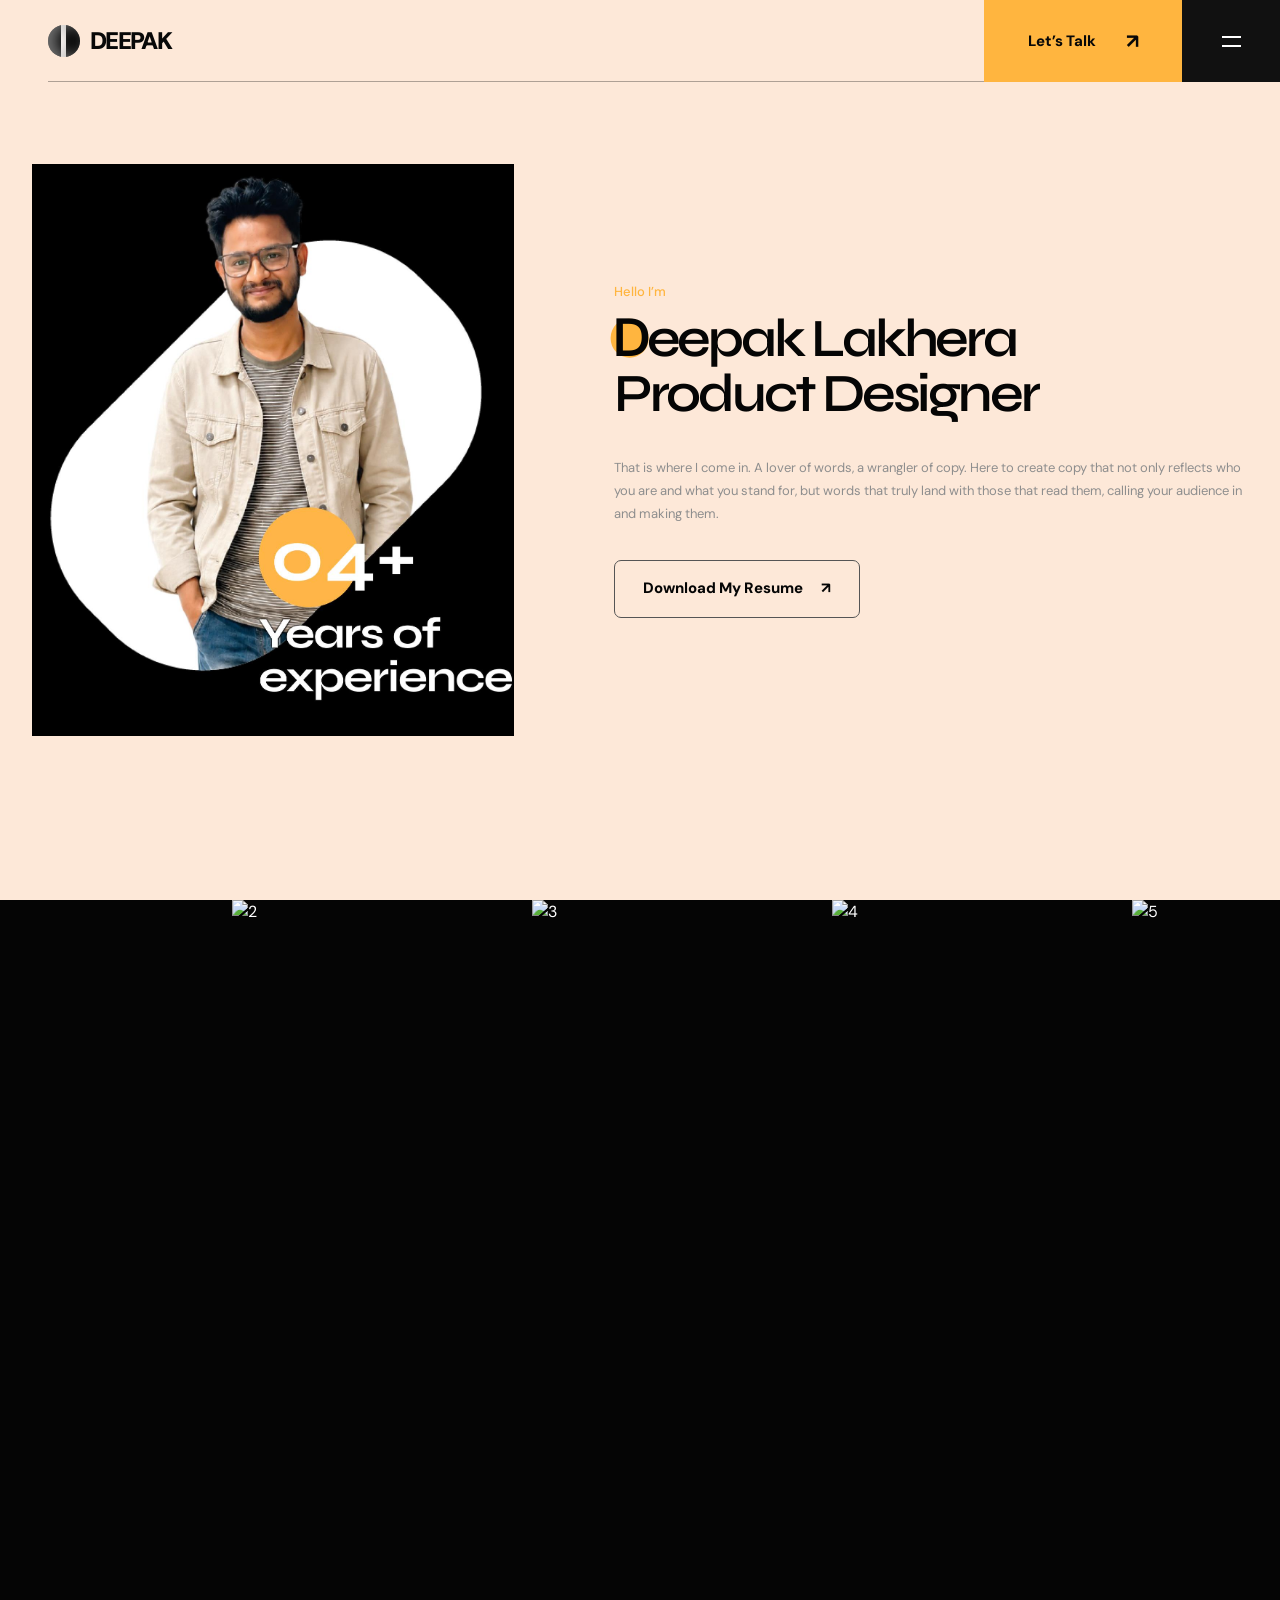
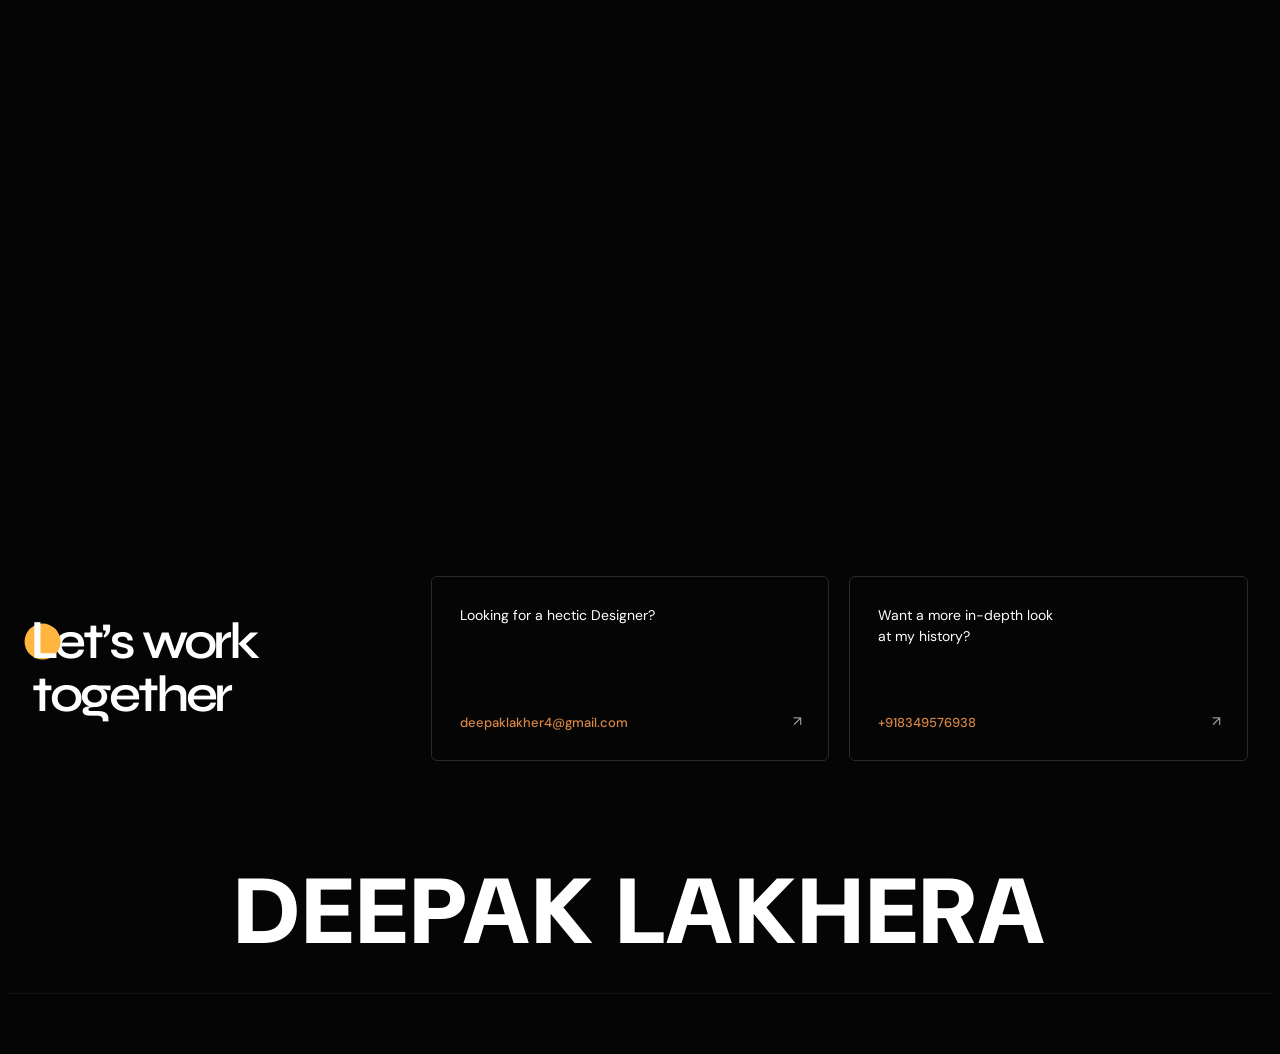
==== commit e8b66d8e: "Update about.html" ====
--- a/about.html
+++ b/about.html
@@ -56,7 +56,7 @@
 
   <main>
 
-  <section class="about section-light" id="about">
+  <section class="about new section-light" id="about">
       <div class="section-shell">
         <div class="about-row">
           <div class="about-visual reveal visible">
@@ -73,17 +73,42 @@
         </div>
       </div>
     </section>
+    <!-- Marquee Section -->
+<div class="container-fluid">
+  <div class="marquee-wrapper">
+    <div class="marquee-inner">
+      <div class="ratio ratio-1x1">
+<img src="https://i.ibb.co/CKNmhMX/blog1.jpg" alt="1">
+      </div>
+      <div class="ratio ratio-1x1">
+<img src="https://i.ibb.co/9p3Cnk9/slider-2.jpg" alt="2">
+      </div>
+      <div class="ratio ratio-1x1">
+<img src="https://i.ibb.co/VgLF55D/slider-1.jpg" alt="3">
+      </div>
+      <div class="ratio ratio-1x1">
+<img src="https://i.ibb.co/sC4SgqP/slider-3.jpg" alt="4">
+      </div>
+      <div class="ratio ratio-1x1">
+<img src="https://i.ibb.co/QP6Nmpf/image-1-about.jpg" alt="5">
+      </div>
+      <div class="ratio ratio-1x1">
+<img src="Project-preview-3.png" alt="6">
+      </div>
+      <div class="ratio ratio-1x1">
+      <img src="https://i.ibb.co/CKNmhMX/blog1.jpg" alt="7">
+      </div>
+    </div>
+  </div>
+</div>
 
     <section class="about section-dark" id="about">
       <div class="section-shell">
-        <div class="about-row">
           <div class="meeting-card reveal">
             <!-- Calendly inline widget begin -->
               <div class="calendly-inline-widget" data-url="https://calendly.com/deepaklakher4/30min" style="width:100%;height:650px; margin-top:16px"></div>
               <script type="text/javascript" src="https://assets.calendly.com/assets/external/widget.js" async></script>
           <!-- Calendly inline widget end -->
-            
-        </div>
        </div>
       </div>
     </section>
--- a/style.css
+++ b/style.css
@@ -2570,3 +2570,6 @@
     aspect-ratio: 1.53;
     grid-column: span 1;
 }
+.about.new{
+    padding: 145px 0 145px;
+}
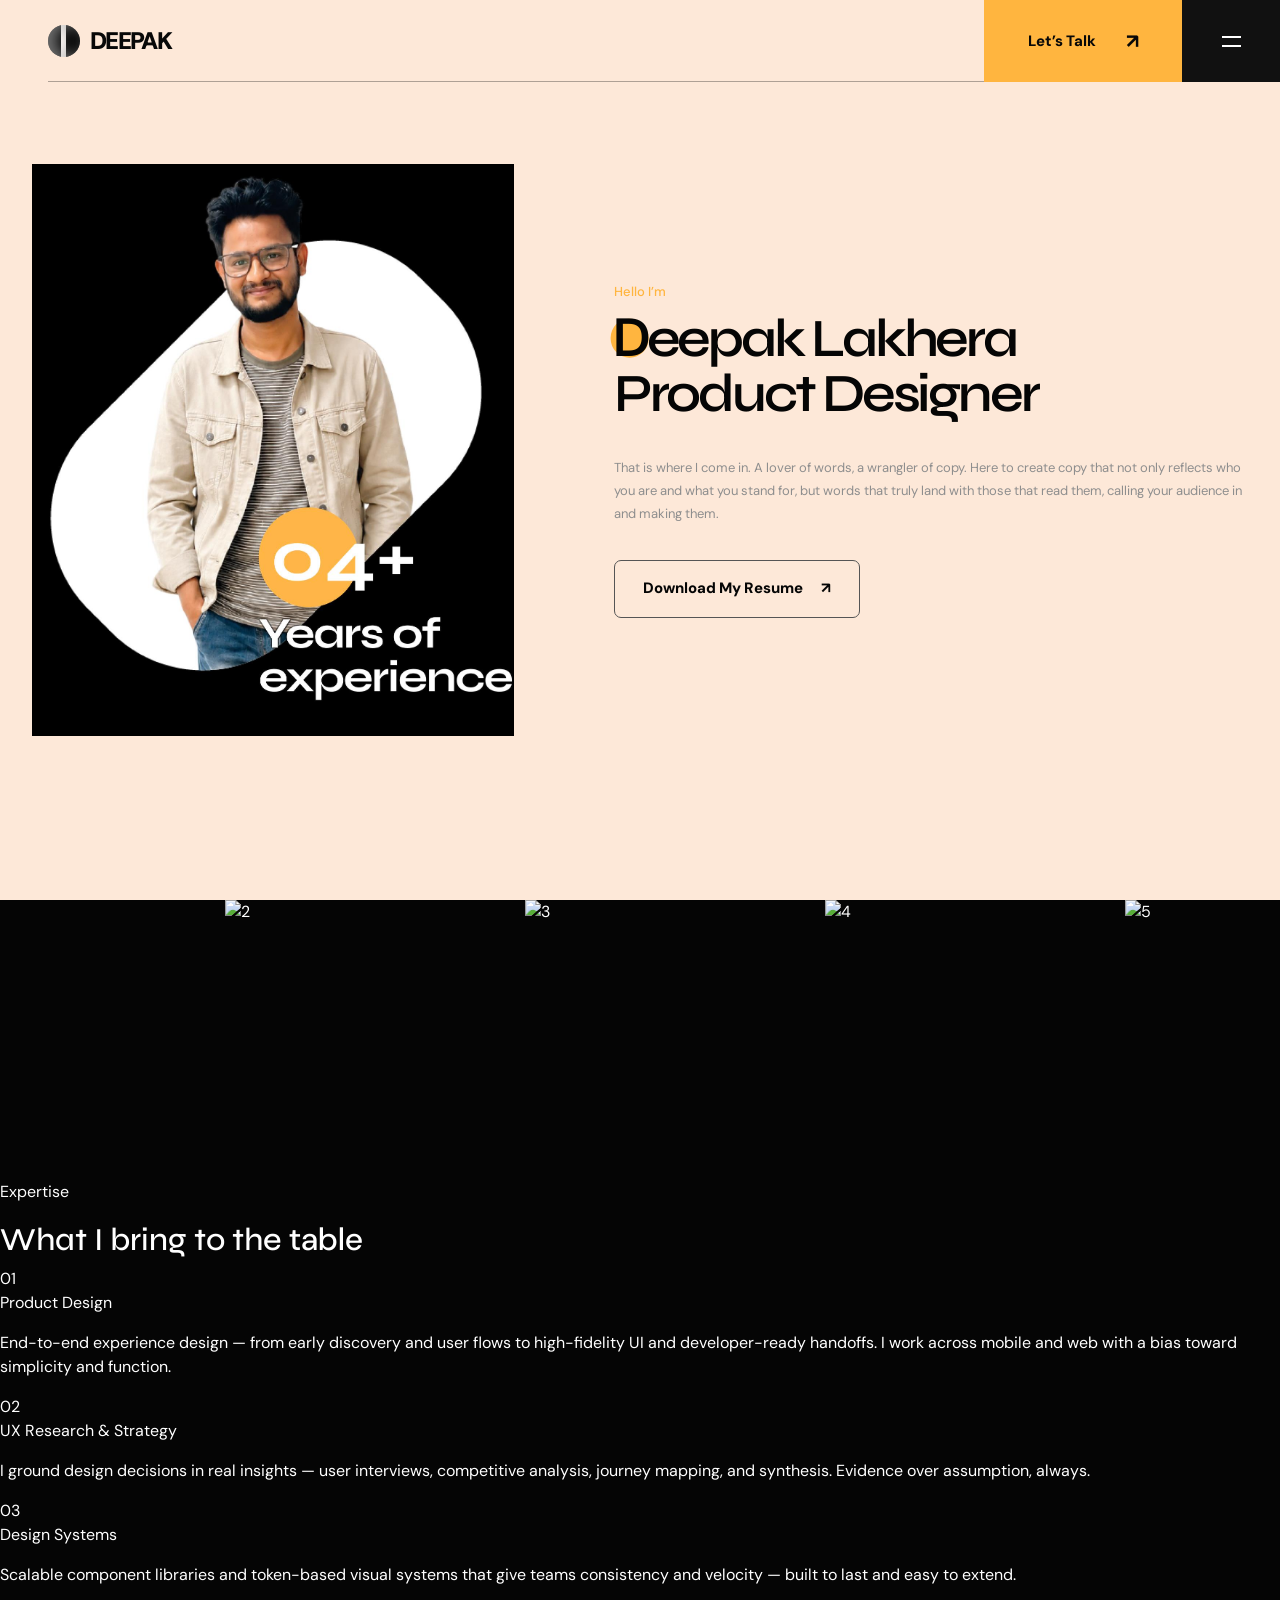
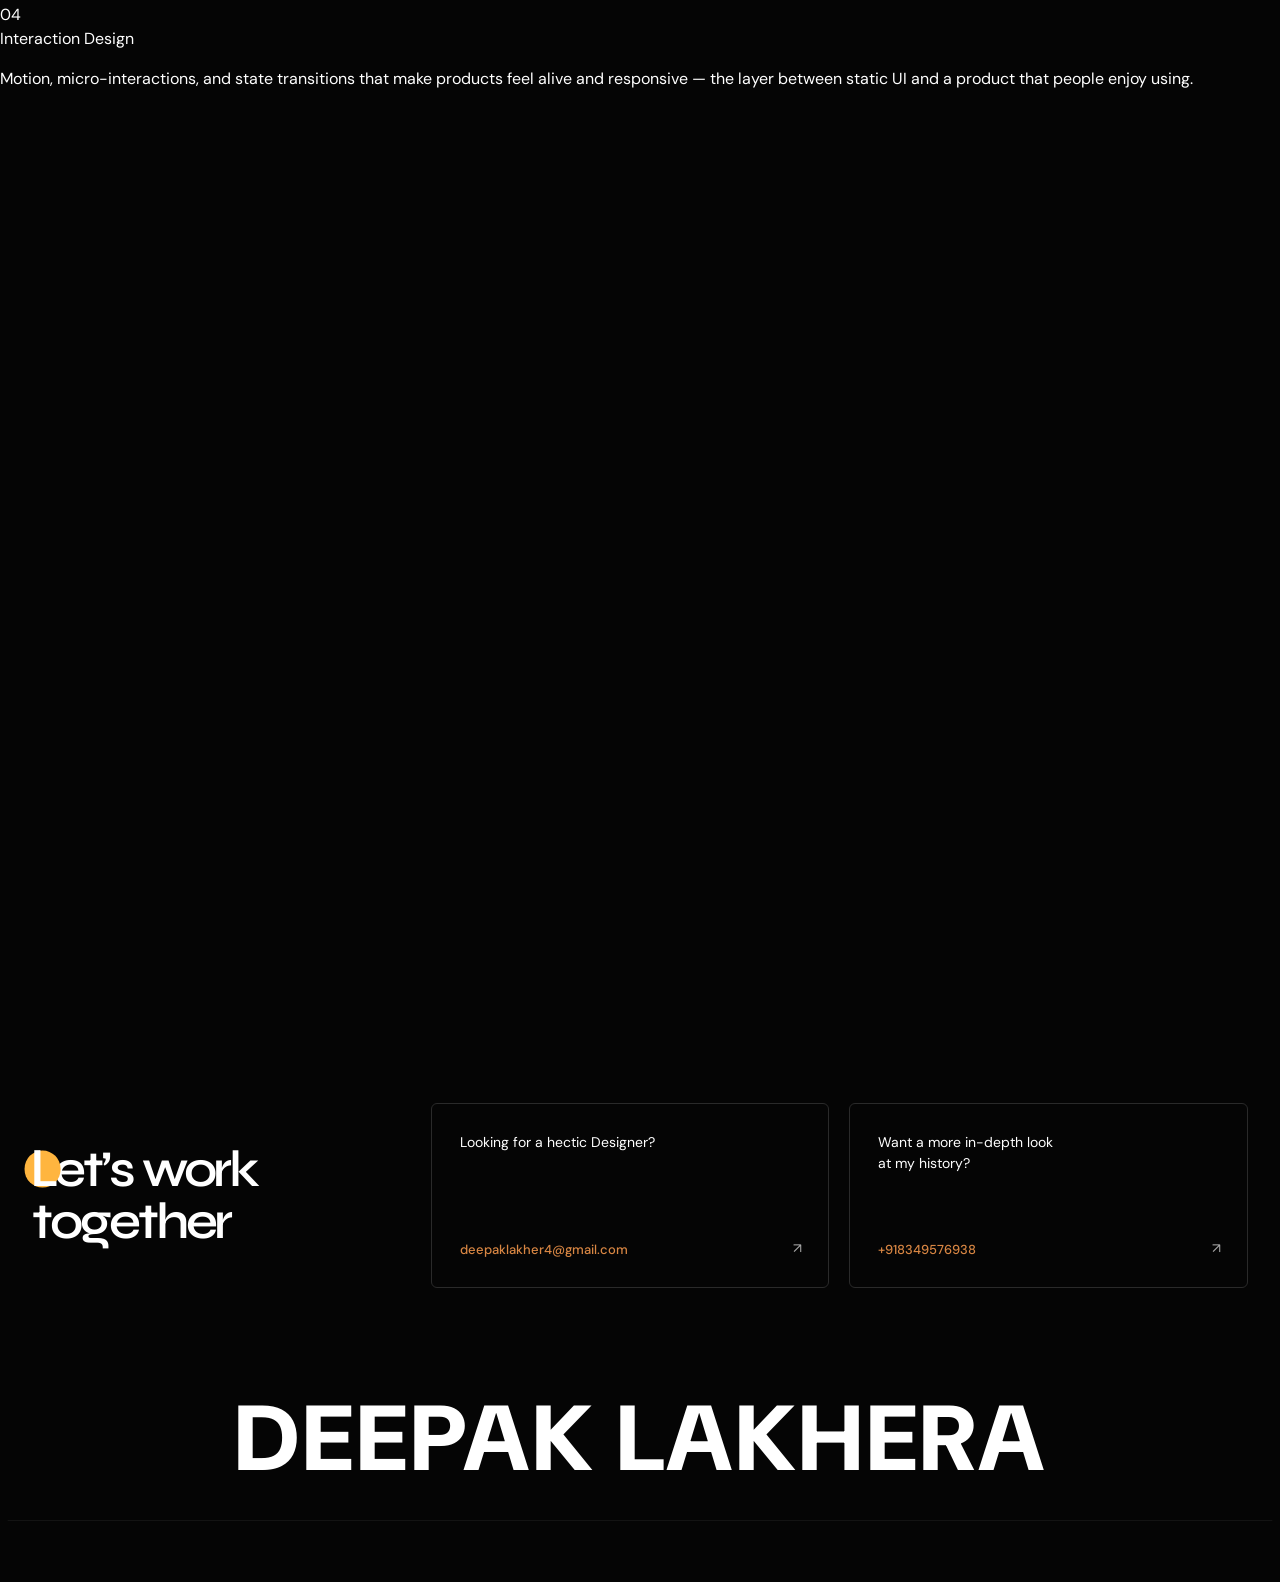
==== commit de6bbb68: "Update about.html" ====
--- a/about.html
+++ b/about.html
@@ -102,6 +102,39 @@
   </div>
 </div>
 
+    <div class="about-wrap">
+
+  <!-- What I do -->
+  <div class="about-section">
+    <p class="about-section-label">Expertise</p>
+    <h2 class="about-section-title">What I bring to the <span class="serif">table</span></h2>
+    <div class="skills-grid">
+      <div class="skill-card">
+        <span class="skill-card-num">01</span>
+        <p class="skill-card-title">Product Design</p>
+        <p class="skill-card-desc">End-to-end experience design — from early discovery and user flows to high-fidelity UI and developer-ready handoffs. I work across mobile and web with a bias toward simplicity and function.</p>
+      </div>
+      <div class="skill-card">
+        <span class="skill-card-num">02</span>
+        <p class="skill-card-title">UX Research &amp; Strategy</p>
+        <p class="skill-card-desc">I ground design decisions in real insights — user interviews, competitive analysis, journey mapping, and synthesis. Evidence over assumption, always.</p>
+      </div>
+      <div class="skill-card">
+        <span class="skill-card-num">03</span>
+        <p class="skill-card-title">Design Systems</p>
+        <p class="skill-card-desc">Scalable component libraries and token-based visual systems that give teams consistency and velocity — built to last and easy to extend.</p>
+      </div>
+      <div class="skill-card">
+        <span class="skill-card-num">04</span>
+        <p class="skill-card-title">Interaction Design</p>
+        <p class="skill-card-desc">Motion, micro-interactions, and state transitions that make products feel alive and responsive — the layer between static UI and a product that people enjoy using.</p>
+      </div>
+    </div>
+  </div>
+
+
+</div>
+
     <section class="about section-dark" id="about">
       <div class="section-shell">
           <div class="meeting-card reveal">
@@ -112,6 +145,8 @@
        </div>
       </div>
     </section>
+
+    
 
     
  <section class="contact section-dark" id="contact">
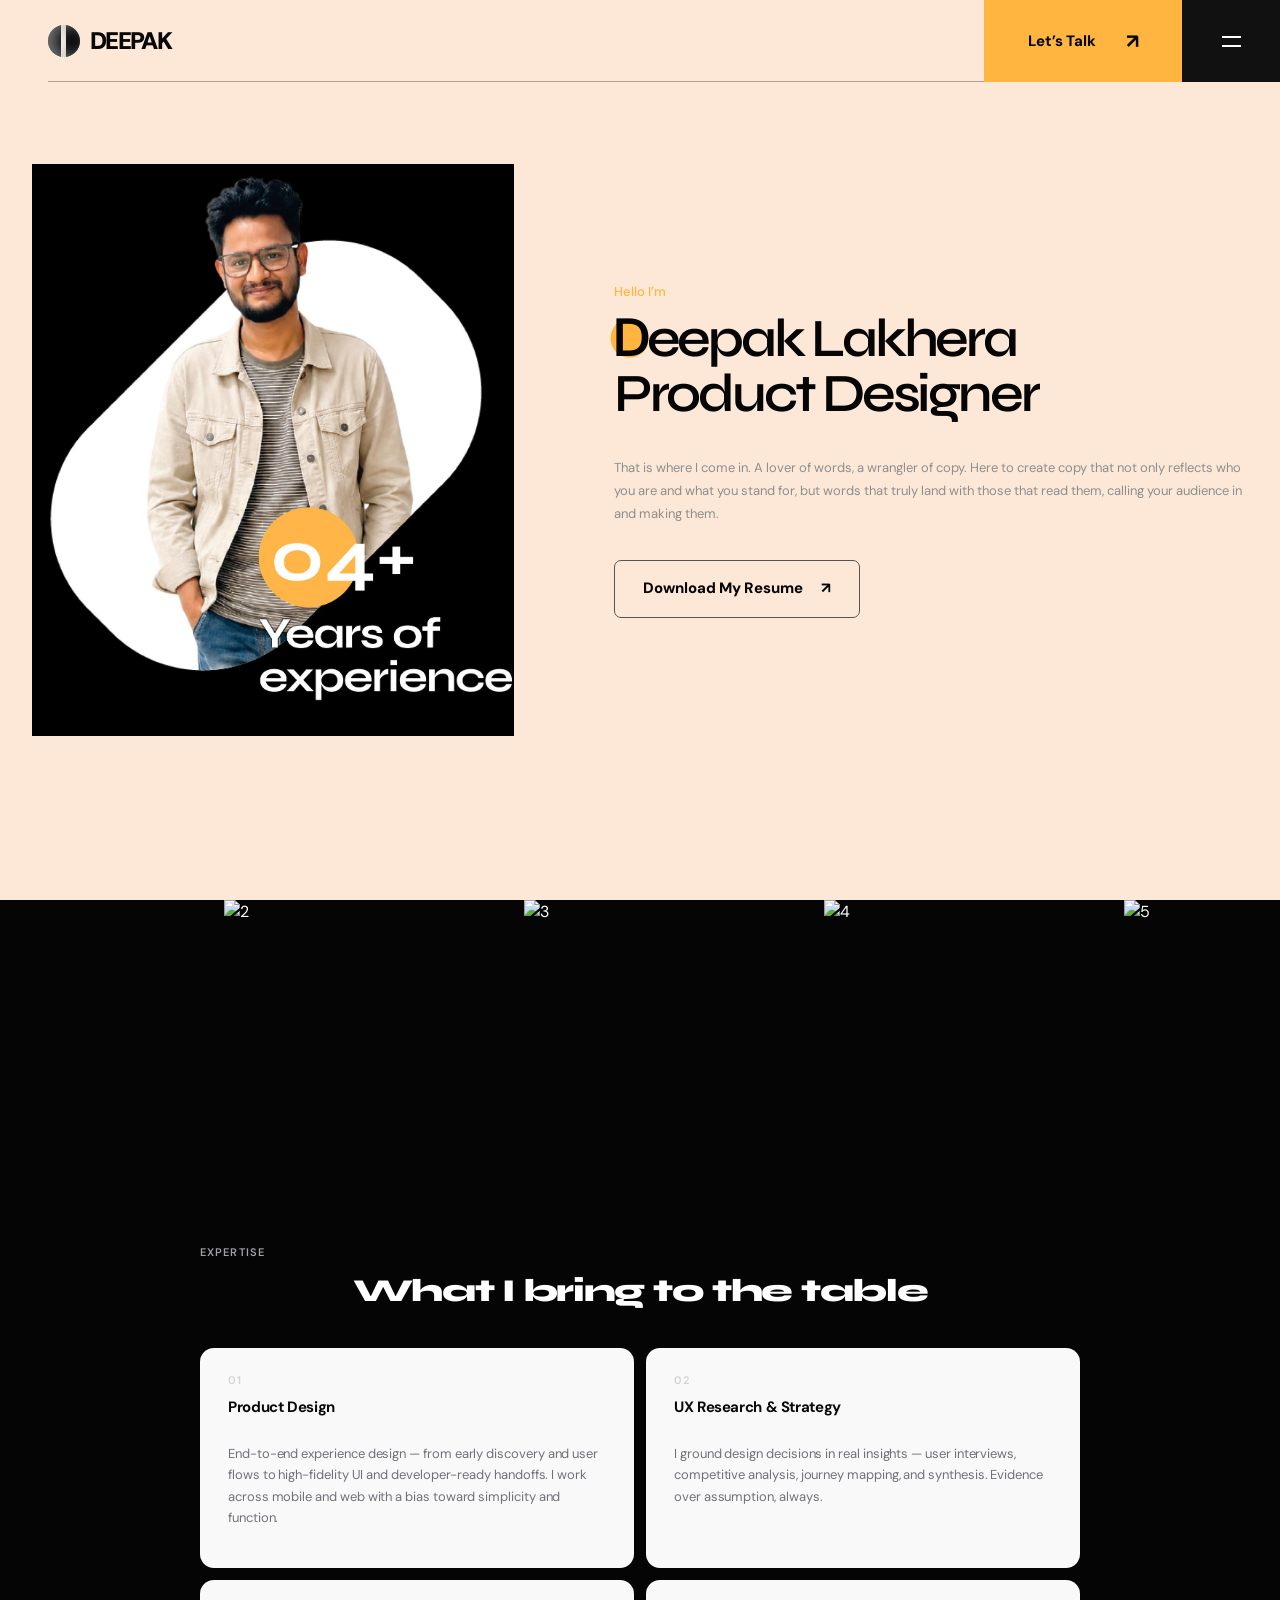
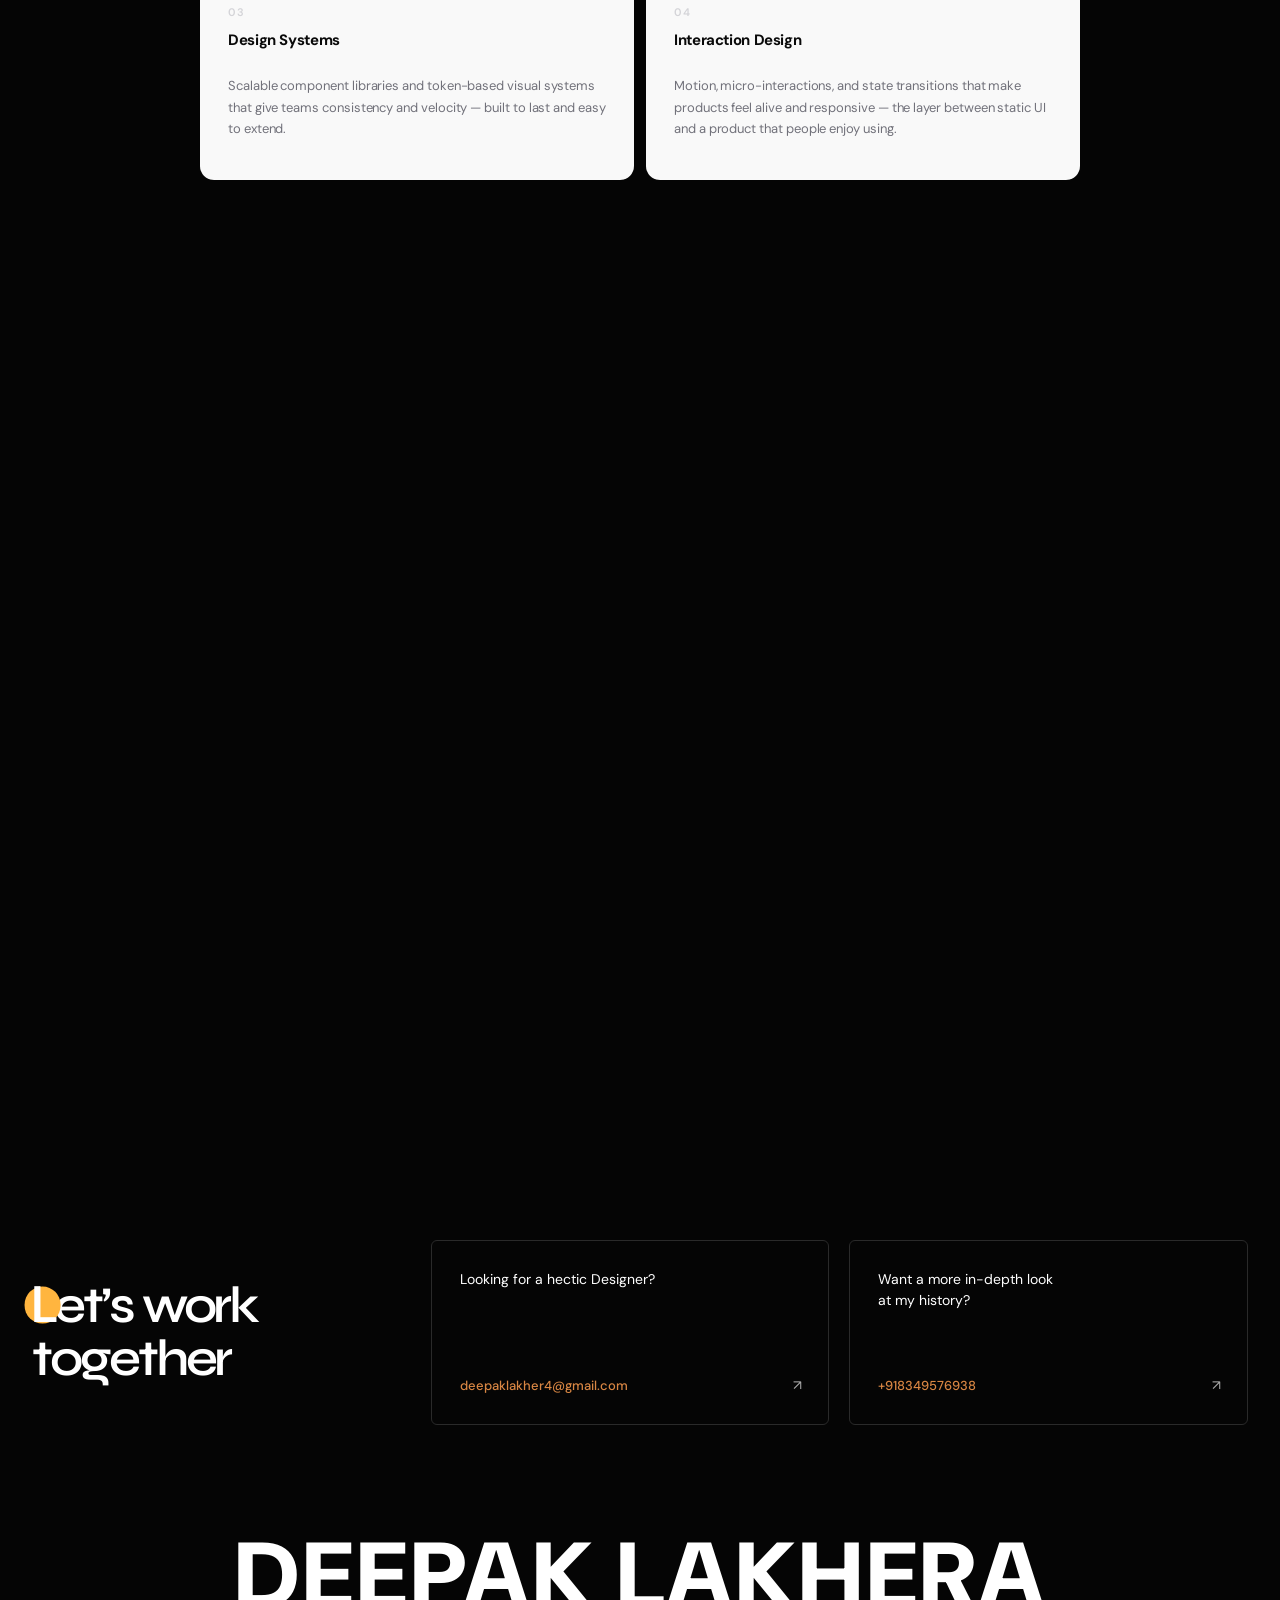
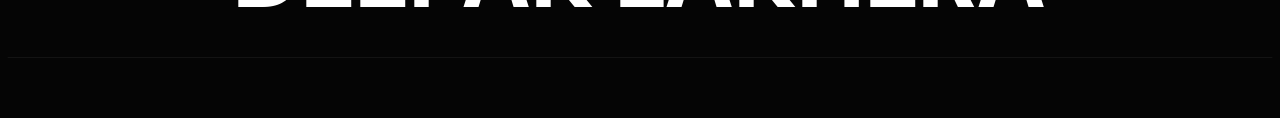
==== commit c3f339ce: "Update about.html" ====
--- a/about.html
+++ b/about.html
@@ -107,7 +107,7 @@
   <!-- What I do -->
   <div class="about-section">
     <p class="about-section-label">Expertise</p>
-    <h2 class="about-section-title">What I bring to the <span class="serif">table</span></h2>
+    <h2 class="about-section-title">What I bring to the table</h2>
     <div class="skills-grid">
       <div class="skill-card">
         <span class="skill-card-num">01</span>
--- a/style.css
+++ b/style.css
@@ -2573,3 +2573,67 @@
 .about.new{
     padding: 145px 0 145px;
 }
+
+
+
+.about-wrap {
+    max-width: 1040px;
+    margin: 0 auto;
+    padding: 0 80px;
+}
+.about-section:last-of-type {
+    border-bottom: none;
+}
+.about-section {
+    padding: 64px 0;
+    border-bottom: 1px solid #f0f0f0;
+}
+.about-section-label {
+    font-size: 11px;
+    font-weight: 600;
+    letter-spacing: 0.1em;
+    text-transform: uppercase;
+    color: #a1a1aa;
+    margin-bottom: 12px;
+}
+.about-section-title {
+    font-size: clamp(22px, 2.5vw, 34px);
+    font-weight: 800;
+    letter-spacing: -0.04em;
+    line-height: 1.1;
+    color: #ffffff;
+    margin-bottom: 40px;
+    text-align: center;
+}
+.skills-grid {
+    display: grid;
+    grid-template-columns: repeat(2, 1fr);
+    gap: 12px;
+}
+.skill-card {
+    background: #f9f9f9;
+    border-radius: 14px;
+    padding: 24px 28px;
+    display: flex;
+    flex-direction: column;
+    gap: 8px;
+}
+.skill-card-num {
+    font-size: 11px;
+    font-weight: 600;
+    letter-spacing: 0.06em;
+    color: #d4d4d8;
+}
+.skill-card-title {
+    font-size: 15px;
+    font-weight: 700;
+    letter-spacing: -0.025em;
+    color: #0a0a0a;
+}
+.skill-card-desc {
+    font-size: 13px;
+    font-weight: 400;
+    line-height: 1.65;
+    letter-spacing: -0.005em;
+    color: #71717a;
+}
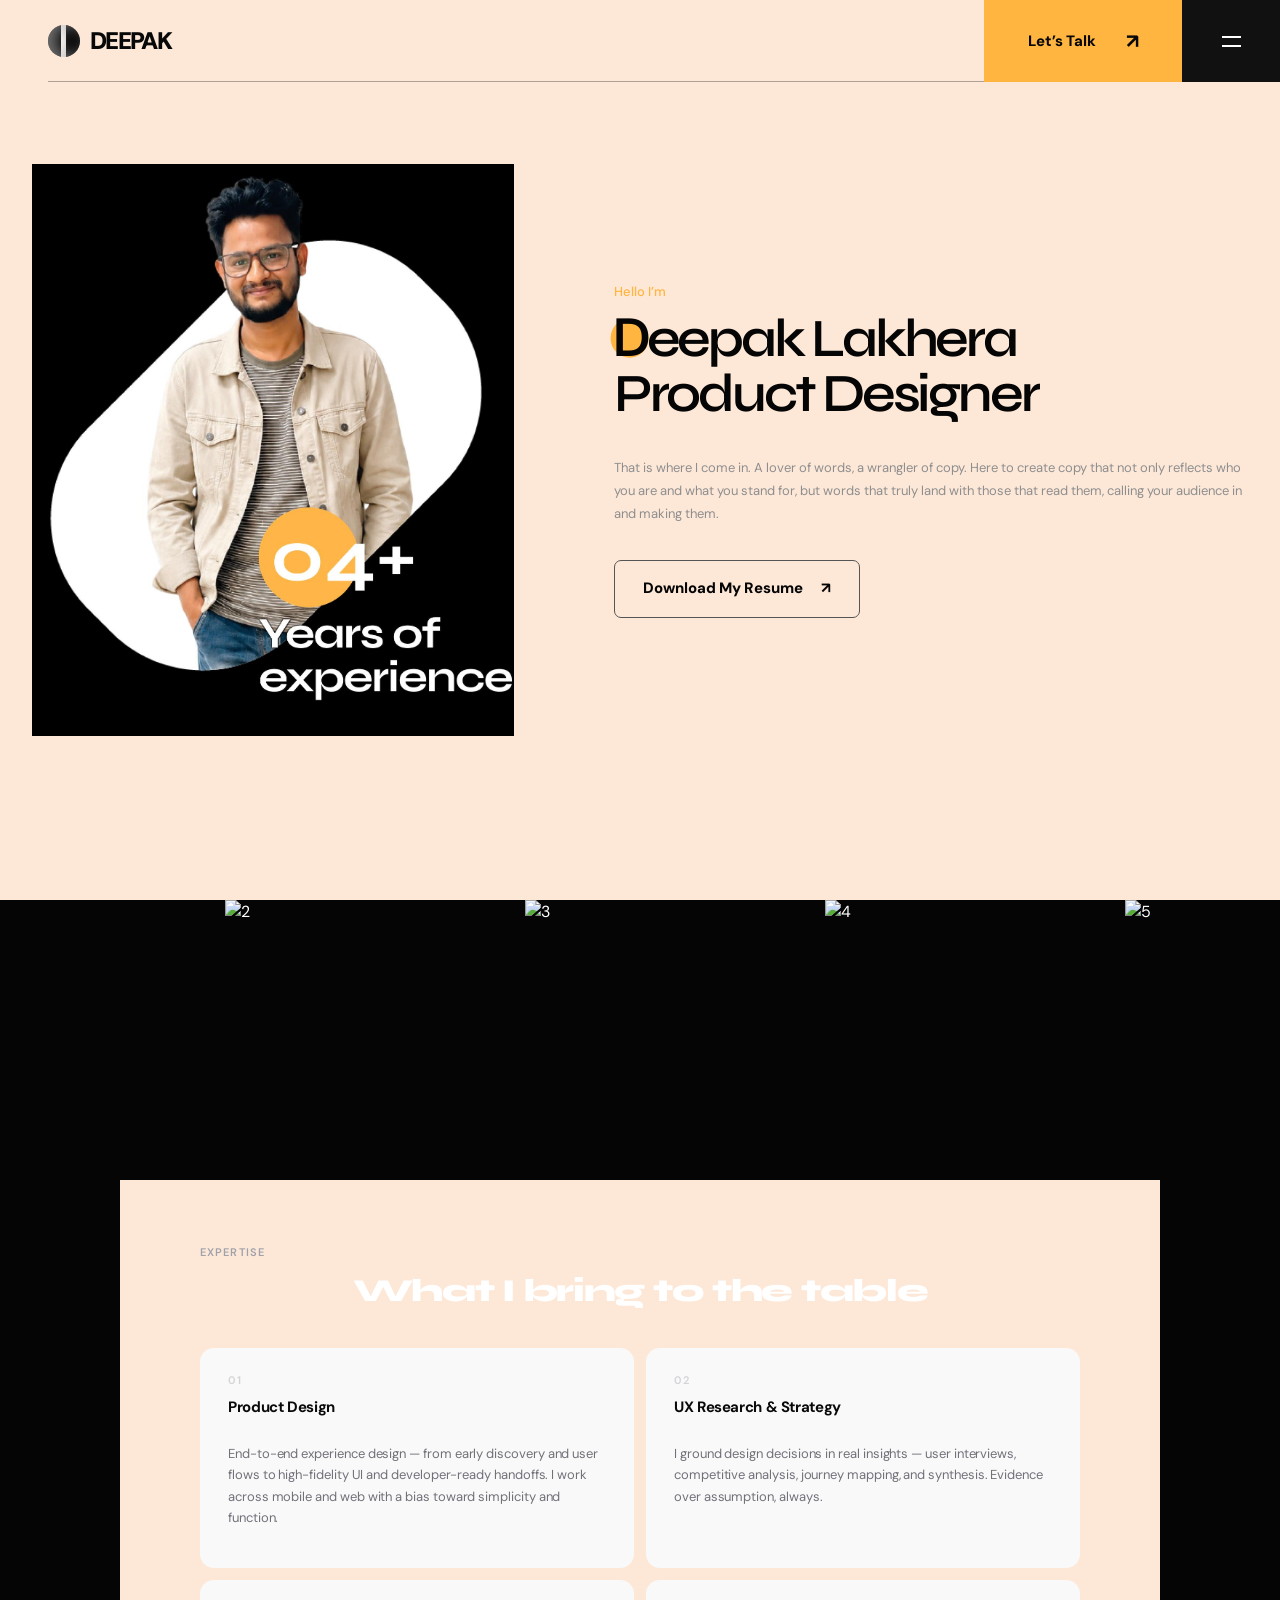
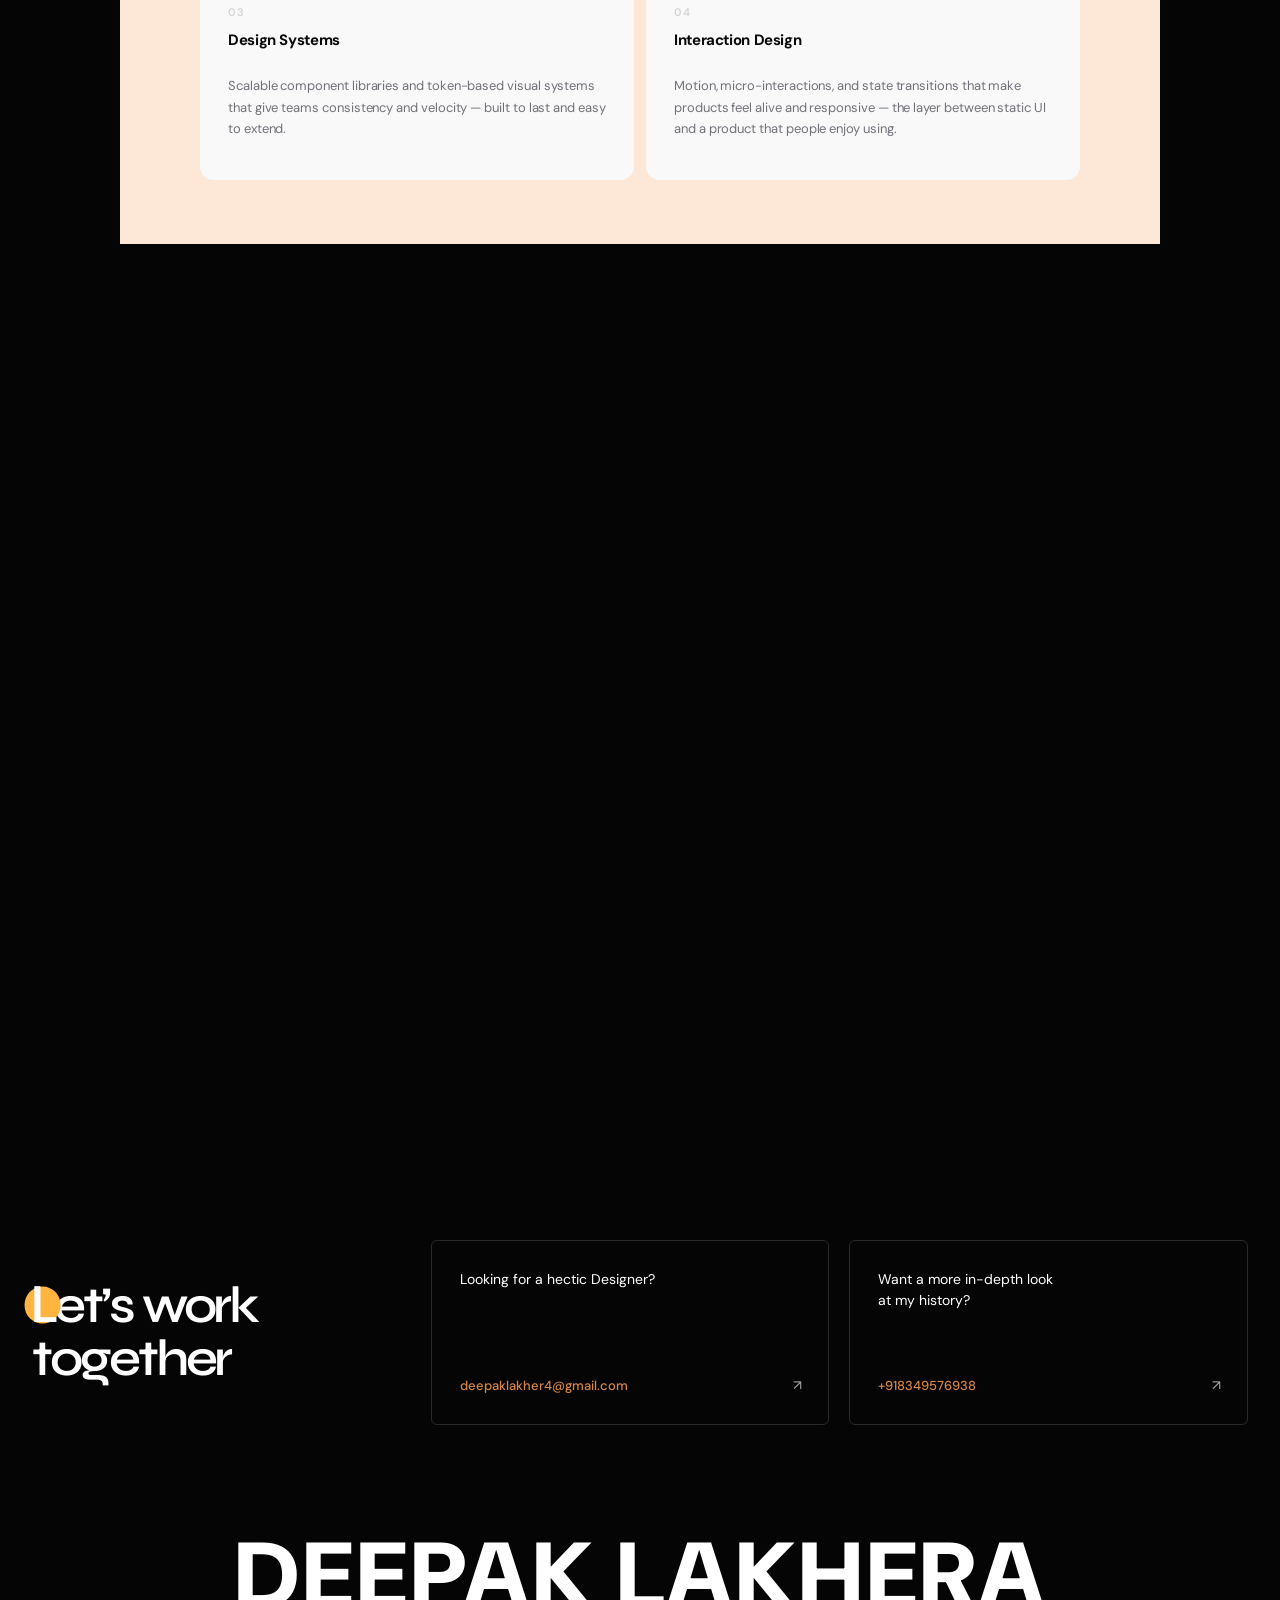
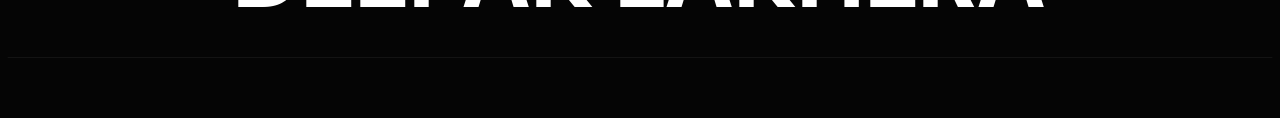
==== commit d2bc169a: "Update about.html" ====
--- a/about.html
+++ b/about.html
@@ -102,7 +102,7 @@
   </div>
 </div>
 
-    <div class="about-wrap">
+    <div class="about-wrap section-light">
 
   <!-- What I do -->
   <div class="about-section">
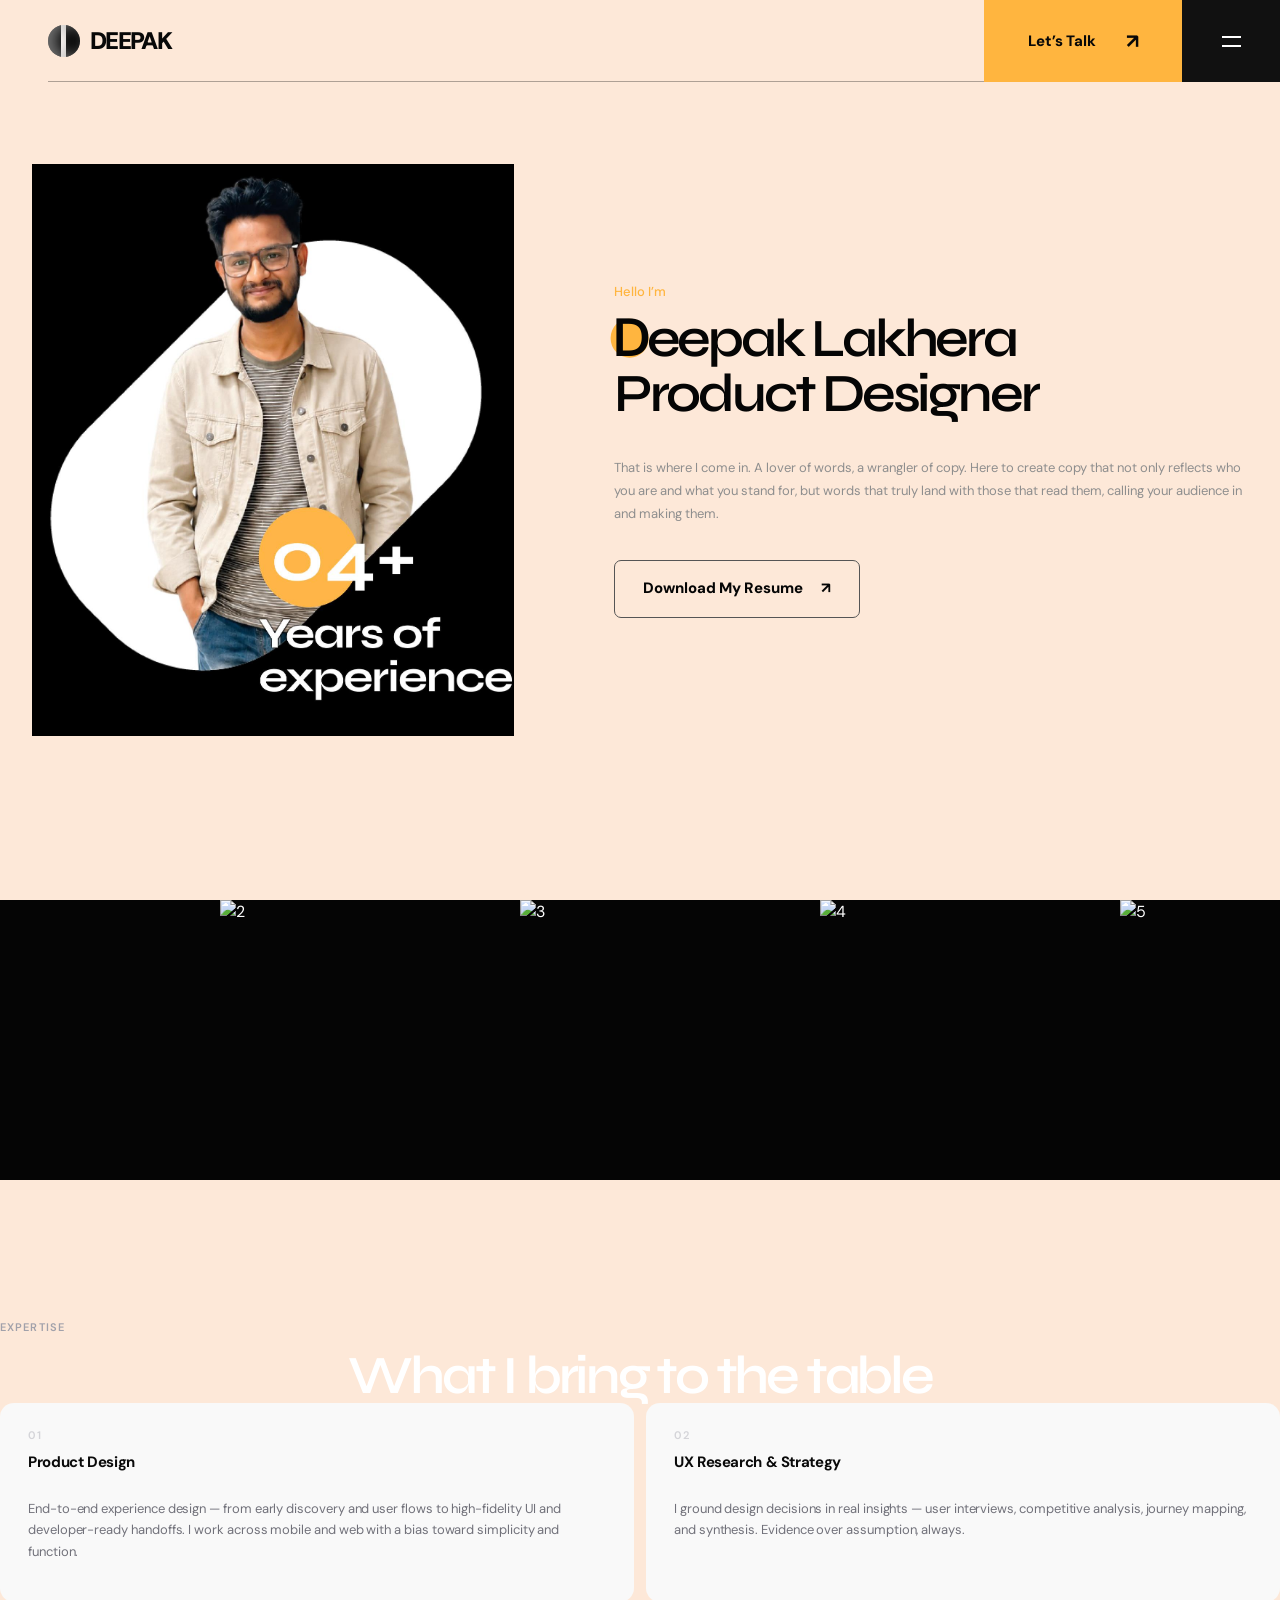
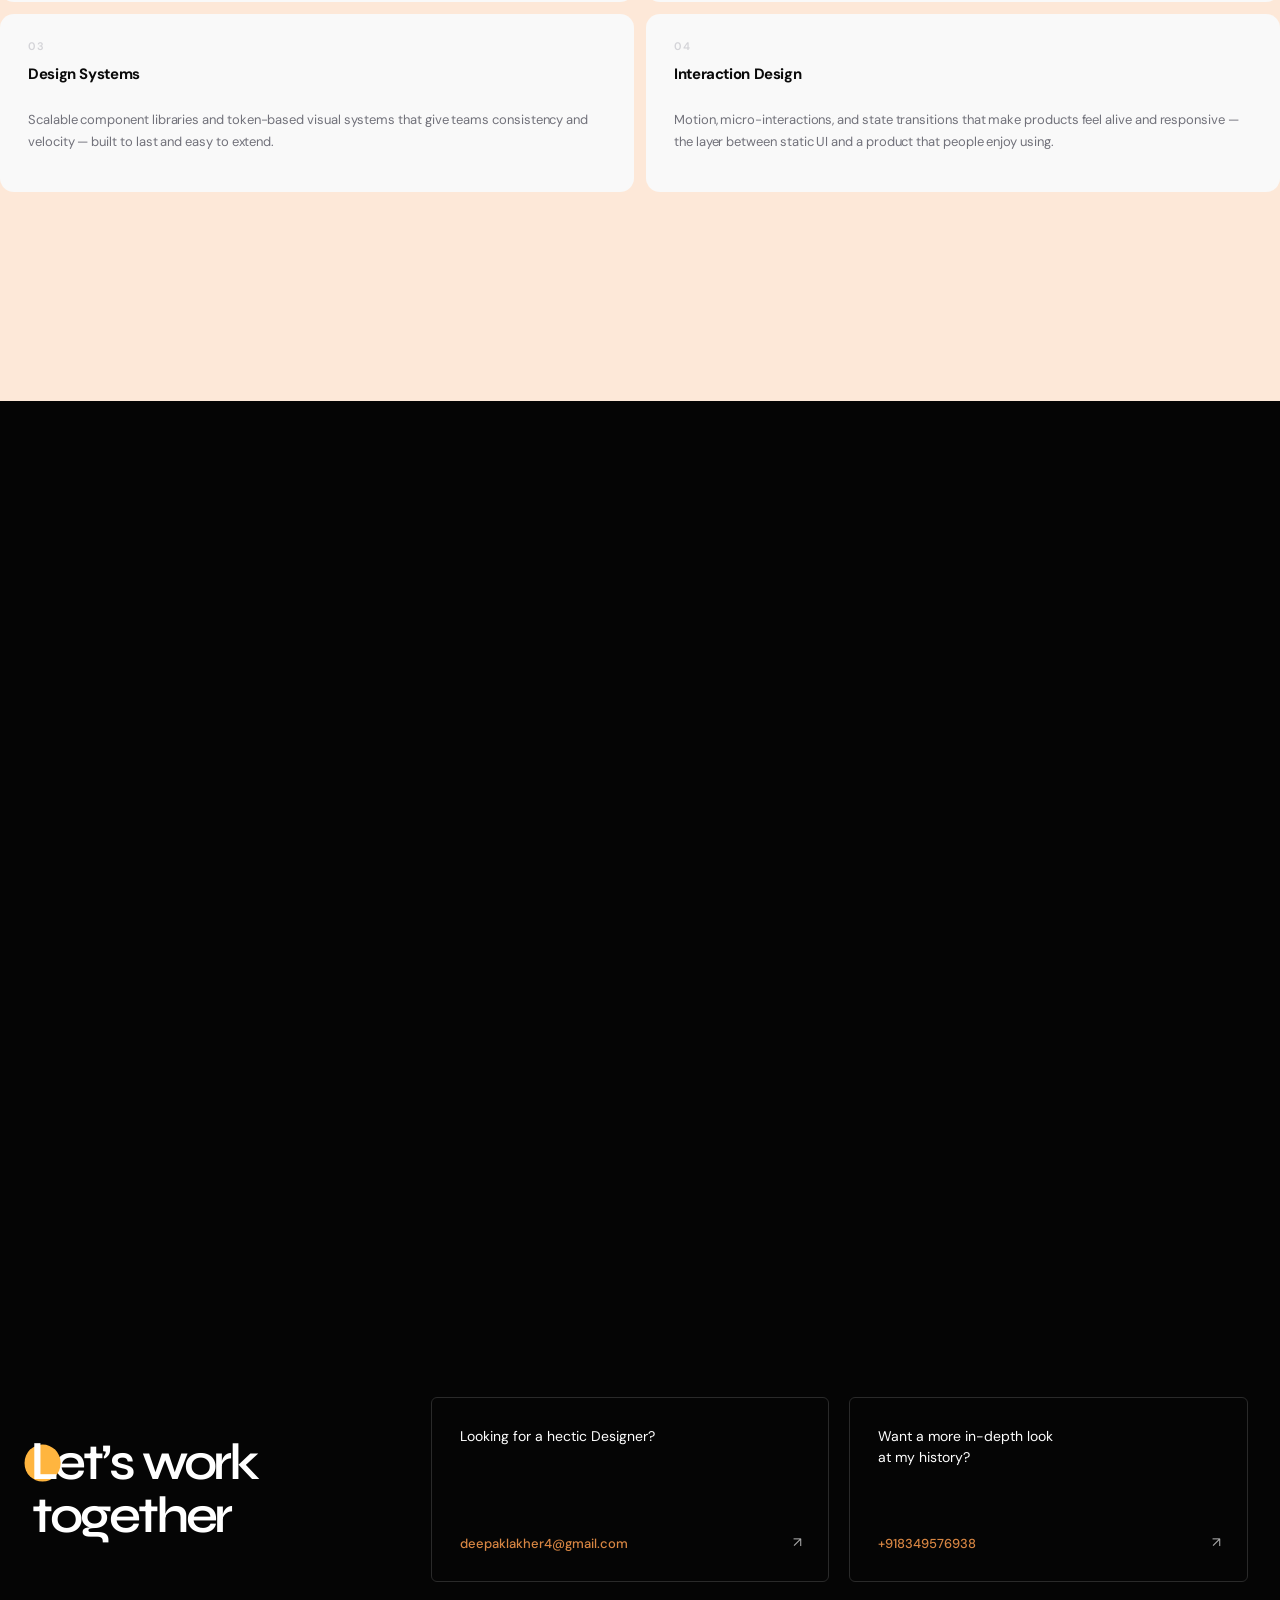
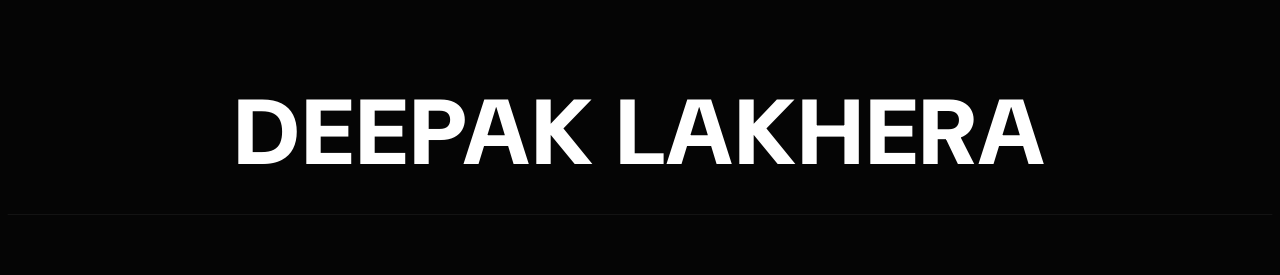
==== commit 598d6451: "Update about.html" ====
--- a/about.html
+++ b/about.html
@@ -102,7 +102,7 @@
   </div>
 </div>
 
-    <div class="about-wrap section-light">
+    <div class="about section-light">
 
   <!-- What I do -->
   <div class="about-section">
--- a/style.css
+++ b/style.css
@@ -2577,7 +2577,7 @@
 
 
 .about-wrap {
-    max-width: 1040px;
+    max-width: 1440px;
     margin: 0 auto;
     padding: 0 80px;
 }
@@ -2637,3 +2637,8 @@
     letter-spacing: -0.005em;
     color: #71717a;
 }
+@media (max-width: 768px) {
+    .skills-grid {
+        grid-template-columns: 1fr;
+    }
+}
